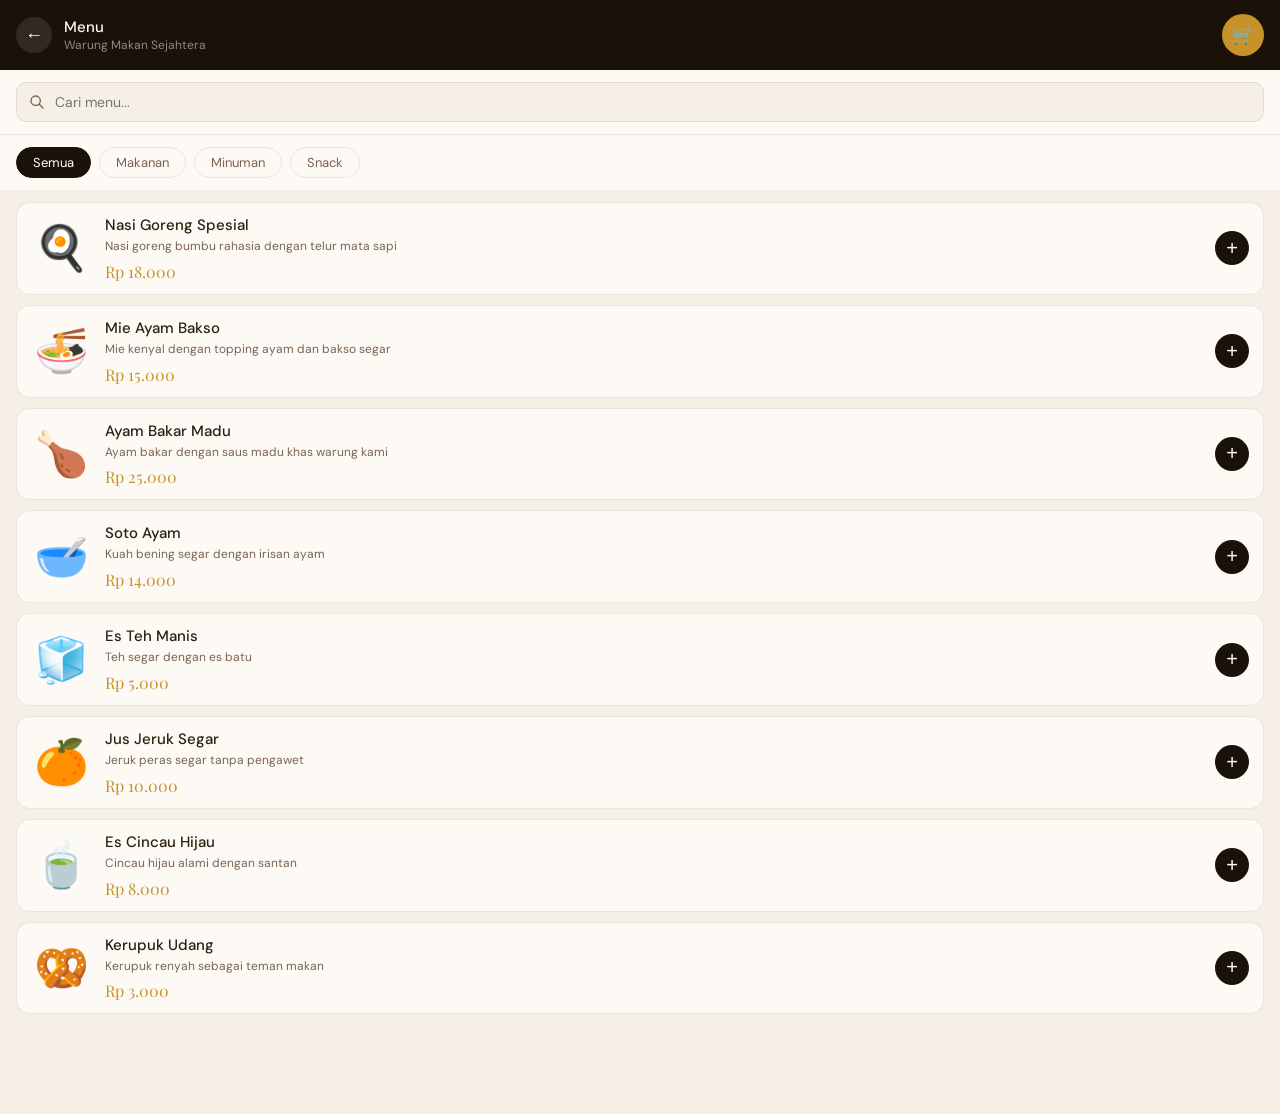
==== pesan.html @ 706ae9da "Add files via upload" ====
<!DOCTYPE html>
<html lang="id">
<head>
<meta charset="UTF-8">
<meta name="viewport" content="width=device-width, initial-scale=1.0, viewport-fit=cover">
<meta name="theme-color" content="#1a1208">
<meta name="apple-mobile-web-app-capable" content="yes">
<meta name="apple-mobile-web-app-status-bar-style" content="black-translucent">
<title>Pesan — Warung Sejahtera</title>
<link rel="manifest" href="manifest.json">
<link href="https://fonts.googleapis.com/css2?family=Playfair+Display:wght@600;700&family=DM+Sans:wght@300;400;500&display=swap" rel="stylesheet">
<style>
:root {
  --c-dark: #1a1208; --c-gold: #c8922a; --c-gold-l: #e8b84b;
  --c-cream: #f5efe6; --c-white: #fdfaf5; --c-muted: #7a6352;
  --c-text: #2d1f10; --c-border: rgba(0,0,0,0.08);
  --font-d: 'Playfair Display', serif; --font-b: 'DM Sans', sans-serif;
}
* { box-sizing: border-box; margin: 0; padding: 0; -webkit-tap-highlight-color: transparent; }
html, body { height: 100%; font-family: var(--font-b); background: var(--c-cream); color: var(--c-text); }

/* TOP BAR */
.topbar {
  background: var(--c-dark); color: var(--c-white);
  padding: 14px 16px;
  display: flex; align-items: center; gap: 12px;
  position: sticky; top: 0; z-index: 50;
}
.topbar-back { background: rgba(255,255,255,0.1); border: none; color: white; width: 36px; height: 36px; border-radius: 50%; font-size: 18px; cursor: pointer; display: flex; align-items: center; justify-content: center; flex-shrink: 0; }
.topbar-title { flex: 1; }
.topbar-title h1 { font-size: 15px; font-weight: 500; }
.topbar-title p { font-size: 12px; color: rgba(255,255,255,0.5); }
.topbar-cart {
  position: relative; background: var(--c-gold); border: none; color: var(--c-dark);
  width: 42px; height: 42px; border-radius: 50%; font-size: 18px; cursor: pointer;
  display: flex; align-items: center; justify-content: center; flex-shrink: 0;
}
.cart-badge {
  position: absolute; top: -4px; right: -4px;
  background: #e24b4a; color: white; width: 18px; height: 18px;
  border-radius: 50%; font-size: 10px; font-weight: 700;
  display: flex; align-items: center; justify-content: center;
  display: none;
}

/* PAGES */
.page { display: none; }
.page.active { display: block; }

/* MENU PAGE */
.search-bar { padding: 12px 16px; background: var(--c-white); border-bottom: 1px solid var(--c-border); }
.search-bar input {
  width: 100%; padding: 10px 14px 10px 38px; border-radius: 10px;
  border: 1px solid var(--c-border); background: var(--c-cream);
  font-size: 14px; font-family: var(--font-b); color: var(--c-text);
  background-image: url("data:image/svg+xml,%3Csvg xmlns='http://www.w3.org/2000/svg' width='16' height='16' fill='none' viewBox='0 0 24 24' stroke='%237a6352'%3E%3Cpath stroke-linecap='round' stroke-linejoin='round' stroke-width='2' d='M21 21l-6-6m2-5a7 7 0 11-14 0 7 7 0 0114 0z'/%3E%3C/svg%3E");
  background-repeat: no-repeat; background-position: 12px center;
}
.cats-bar { display: flex; gap: 8px; padding: 12px 16px; overflow-x: auto; scrollbar-width: none; background: var(--c-white); }
.cats-bar::-webkit-scrollbar { display: none; }
.cat-chip {
  flex-shrink: 0; padding: 6px 16px; border-radius: 100px;
  border: 1px solid var(--c-border); background: transparent;
  font-size: 13px; color: var(--c-muted); cursor: pointer; font-family: var(--font-b);
  white-space: nowrap; transition: all 0.15s;
}
.cat-chip.active { background: var(--c-dark); color: white; border-color: var(--c-dark); }
.menu-list { padding: 12px 16px; display: flex; flex-direction: column; gap: 10px; }
.item-card {
  background: var(--c-white); border-radius: 14px; border: 1px solid var(--c-border);
  display: flex; align-items: center; gap: 14px; padding: 12px 14px;
  transition: border-color 0.15s;
}
.item-card.out-of-stock { opacity: 0.5; }
.item-emoji { font-size: 44px; flex-shrink: 0; width: 60px; text-align: center; }
.item-info { flex: 1; min-width: 0; }
.item-name { font-size: 15px; font-weight: 500; color: var(--c-text); margin-bottom: 3px; }
.item-desc { font-size: 12px; color: var(--c-muted); margin-bottom: 6px; line-height: 1.4; }
.item-price { font-family: var(--font-d); font-size: 16px; color: var(--c-gold); }
.item-action { flex-shrink: 0; }
.btn-add {
  width: 34px; height: 34px; border-radius: 50%; background: var(--c-dark); color: white;
  border: none; font-size: 20px; cursor: pointer; display: flex; align-items: center; justify-content: center;
  transition: background 0.15s;
}
.btn-add:active { background: var(--c-gold); }
.item-qty-ctrl { display: flex; align-items: center; gap: 8px; }
.qty-minus, .qty-plus {
  width: 30px; height: 30px; border-radius: 50%; border: 1.5px solid var(--c-dark);
  background: transparent; color: var(--c-dark); font-size: 18px; cursor: pointer;
  display: flex; align-items: center; justify-content: center; font-family: var(--font-b);
}
.qty-minus:active { background: var(--c-cream); }
.qty-plus { background: var(--c-dark); color: white; border-color: var(--c-dark); }
.qty-plus:active { background: var(--c-gold); }
.qty-n { font-size: 15px; font-weight: 500; min-width: 20px; text-align: center; }
.out-badge { font-size: 11px; background: #FCEBEB; color: #791F1F; padding: 3px 10px; border-radius: 100px; }

/* BOTTOM CART */
.cart-bar {
  position: fixed; bottom: 0; left: 0; right: 0; z-index: 40;
  background: var(--c-dark); color: white;
  padding: 14px 16px; padding-bottom: max(14px, env(safe-area-inset-bottom));
  display: none; align-items: center; justify-content: space-between;
  cursor: pointer; transition: transform 0.3s;
}
.cart-bar.show { display: flex; }
.cart-bar-left { display: flex; align-items: center; gap: 12px; }
.cart-count { background: var(--c-gold); color: var(--c-dark); width: 28px; height: 28px; border-radius: 50%; display: flex; align-items: center; justify-content: center; font-weight: 700; font-size: 13px; }
.cart-bar-text { font-size: 14px; font-weight: 500; }
.cart-bar-total { font-size: 15px; font-weight: 500; color: var(--c-gold); }

/* CART PAGE */
.cart-header { padding: 16px; }
.cart-header h2 { font-family: var(--font-d); font-size: 24px; color: var(--c-text); margin-bottom: 4px; }
.cart-header p { font-size: 14px; color: var(--c-muted); }
.cart-items-list { padding: 0 16px; display: flex; flex-direction: column; gap: 10px; }
.cart-item { background: var(--c-white); border-radius: 14px; border: 1px solid var(--c-border); padding: 12px 14px; display: flex; align-items: center; gap: 12px; }
.ci-emoji { font-size: 32px; }
.ci-info { flex: 1; }
.ci-name { font-size: 14px; font-weight: 500; }
.ci-price { font-size: 13px; color: var(--c-muted); margin-top: 2px; }
.ci-ctrl { display: flex; align-items: center; gap: 8px; }
.form-section { padding: 16px; }
.form-section h3 { font-size: 15px; font-weight: 500; color: var(--c-text); margin-bottom: 14px; }
.form-field { margin-bottom: 14px; }
.form-field label { display: block; font-size: 13px; color: var(--c-muted); margin-bottom: 6px; font-weight: 500; }
.form-field input, .form-field textarea {
  width: 100%; padding: 12px 14px; border-radius: 10px;
  border: 1px solid var(--c-border); font-size: 15px; font-family: var(--font-b);
  background: var(--c-white); color: var(--c-text); transition: border-color 0.15s;
}
.form-field input:focus, .form-field textarea:focus { border-color: var(--c-gold); outline: none; }
.form-field textarea { resize: none; height: 72px; }
.summary-box { margin: 0 16px 12px; background: var(--c-white); border-radius: 14px; border: 1px solid var(--c-border); padding: 14px; }
.sum-row { display: flex; justify-content: space-between; font-size: 14px; color: var(--c-muted); padding: 4px 0; }
.sum-row.grand { font-size: 17px; font-weight: 500; color: var(--c-text); border-top: 1px solid var(--c-border); margin-top: 8px; padding-top: 10px; }
.checkout-btn {
  display: block; margin: 0 16px; padding: 16px;
  background: var(--c-gold); color: var(--c-dark); border: none;
  border-radius: 14px; font-size: 16px; font-weight: 500;
  font-family: var(--font-b); cursor: pointer; width: calc(100% - 32px);
  transition: background 0.2s; margin-bottom: 16px;
}
.checkout-btn:active { background: var(--c-gold-l); }
.checkout-btn:disabled { opacity: 0.5; cursor: not-allowed; }

/* QUEUE PAGE */
.queue-page { min-height: 100vh; background: var(--c-dark); display: flex; flex-direction: column; align-items: center; justify-content: center; padding: 32px 20px; text-align: center; }
.queue-icon { font-size: 64px; margin-bottom: 24px; }
.queue-num-label { font-size: 14px; color: rgba(255,255,255,0.5); letter-spacing: 0.1em; text-transform: uppercase; margin-bottom: 8px; }
.queue-num { font-family: var(--font-d); font-size: 96px; color: var(--c-gold); font-weight: 700; line-height: 1; margin-bottom: 8px; }
.queue-name { font-size: 20px; color: white; margin-bottom: 4px; font-weight: 500; }
.queue-sub { font-size: 14px; color: rgba(255,255,255,0.5); margin-bottom: 32px; }
.queue-status-card { background: rgba(255,255,255,0.06); border: 1px solid rgba(255,255,255,0.1); border-radius: 16px; padding: 20px 24px; width: 100%; max-width: 320px; margin-bottom: 24px; }
.status-row { display: flex; align-items: center; gap: 12px; margin-bottom: 12px; }
.status-row:last-child { margin-bottom: 0; }
.status-dot { width: 10px; height: 10px; border-radius: 50%; flex-shrink: 0; }
.status-done { background: #1D9E75; }
.status-active { background: var(--c-gold); animation: blink 1.5s infinite; }
.status-wait { background: rgba(255,255,255,0.2); }
@keyframes blink { 0%,100%{opacity:1} 50%{opacity:0.3} }
.status-text { font-size: 14px; color: rgba(255,255,255,0.75); text-align: left; }
.queue-items-summary { background: rgba(255,255,255,0.04); border: 1px solid rgba(255,255,255,0.08); border-radius: 14px; padding: 16px; width: 100%; max-width: 320px; margin-bottom: 24px; }
.qi-row { display: flex; justify-content: space-between; font-size: 13px; padding: 5px 0; color: rgba(255,255,255,0.65); }
.qi-total { display: flex; justify-content: space-between; font-size: 15px; padding: 10px 0 0; margin-top: 6px; border-top: 1px solid rgba(255,255,255,0.1); color: white; font-weight: 500; }
.queue-note { font-size: 13px; color: rgba(255,255,255,0.35); max-width: 280px; line-height: 1.6; }
.btn-back-home { margin-top: 24px; padding: 12px 28px; border: 1px solid rgba(255,255,255,0.15); background: transparent; color: rgba(255,255,255,0.6); border-radius: 100px; font-size: 14px; cursor: pointer; font-family: var(--font-b); }

/* SPINNER */
.spinner-overlay { position: fixed; inset: 0; background: rgba(26,18,8,0.7); z-index: 999; display: none; align-items: center; justify-content: center; flex-direction: column; gap: 16px; }
.spinner-overlay.show { display: flex; }
.spinner { width: 40px; height: 40px; border: 3px solid rgba(200,146,42,0.2); border-top-color: var(--c-gold); border-radius: 50%; animation: spin 0.8s linear infinite; }
@keyframes spin { to { transform: rotate(360deg); } }
.spinner-text { color: white; font-size: 14px; color: rgba(255,255,255,0.7); }

/* TOAST */
.toast { position: fixed; bottom: 80px; left: 50%; transform: translateX(-50%) translateY(20px); background: var(--c-dark); color: white; padding: 12px 20px; border-radius: 100px; font-size: 14px; opacity: 0; transition: all 0.3s; z-index: 200; white-space: nowrap; pointer-events: none; }
.toast.show { opacity: 1; transform: translateX(-50%) translateY(0); }

/* SAFE AREA */
.safe-bottom { height: env(safe-area-inset-bottom, 0); }
</style>
</head>
<body>

<div class="spinner-overlay" id="spinner">
  <div class="spinner"></div>
  <div class="spinner-text">Memproses pesanan...</div>
</div>
<div class="toast" id="toast"></div>

<div class="topbar">
  <button class="topbar-back" onclick="goBack()">←</button>
  <div class="topbar-title">
    <h1 id="page-title">Menu</h1>
    <p>Warung Makan Sejahtera</p>
  </div>
  <button class="topbar-cart" onclick="showCart()" id="cart-btn">
    🛒 <span class="cart-badge" id="cart-badge"></span>
  </button>
</div>

<!-- MENU PAGE -->
<div class="page active" id="pg-menu">
  <div class="search-bar">
    <input type="text" placeholder="Cari menu..." oninput="searchMenu(this.value)" id="search-input">
  </div>
  <div class="cats-bar" id="cats-bar"></div>
  <div class="menu-list" id="menu-list" style="padding-bottom:100px"></div>
</div>

<!-- CART PAGE -->
<div class="page" id="pg-cart">
  <div class="cart-header">
    <h2>Keranjang Kamu</h2>
    <p id="cart-summary-text">0 item</p>
  </div>
  <div class="cart-items-list" id="cart-items-list"></div>
  <div class="form-section">
    <h3>Data Pemesan</h3>
    <div class="form-field">
      <label>Nama lengkap *</label>
      <input type="text" id="inp-nama" placeholder="contoh: Budi Santoso">
    </div>
    <div class="form-field">
      <label>Nomor HP / WhatsApp *</label>
      <input type="tel" id="inp-hp" placeholder="contoh: 08123456789">
    </div>
    <div class="form-field">
      <label>Tipe pesanan *</label>
      <select id="inp-type" style="width:100%;padding:12px 14px;border-radius:10px;border:1px solid var(--c-border);font-size:15px;font-family:var(--font-b);background:var(--c-white);color:var(--c-text)">
        <option value="dine">Makan di tempat</option>
        <option value="takeaway">Bawa pulang</option>
      </select>
    </div>
    <div class="form-field">
      <label>Catatan (opsional)</label>
      <textarea id="inp-note" placeholder="contoh: tanpa bawang, extra pedas..."></textarea>
    </div>
  </div>
  <div class="summary-box">
    <div class="sum-row"><span>Subtotal</span><span id="sum-sub">Rp 0</span></div>
    <div class="sum-row"><span>PPN 11%</span><span id="sum-tax">Rp 0</span></div>
    <div class="sum-row grand"><span>Total</span><span id="sum-total">Rp 0</span></div>
  </div>
  <button class="checkout-btn" onclick="doCheckout()" id="checkout-btn">Konfirmasi Pesanan</button>
  <div class="safe-bottom"></div>
</div>

<!-- QUEUE PAGE -->
<div class="page" id="pg-queue">
  <div class="queue-page" id="queue-content"></div>
</div>

<div class="cart-bar" id="cart-bar" onclick="showCart()">
  <div class="cart-bar-left">
    <div class="cart-count" id="cbar-count">0</div>
    <div class="cart-bar-text" id="cbar-text">Lihat Keranjang</div>
  </div>
  <div class="cart-bar-total" id="cbar-total">Rp 0</div>
</div>

<script>
// ====== CONFIG — ganti URL ini setelah deploy Apps Script ======
const SCRIPT_URL = 'https://script.google.com/macros/s/AKfycbxmIgqUCx5q-sMKX3-kPm6FVTsrg-AqLlbbTD6zY5kpDUciIH-T5FmqS5bkVmdwgfNtMQ/exec';
// =============================================================

const cart = {};
let menuData = [];
let currentCat = 'semua';
let searchQ = '';

const fmt = n => 'Rp ' + Math.round(n).toLocaleString('id-ID');

async function loadMenu() {
  try {
    const res = await fetch(SCRIPT_URL + '?action=getMenu');
    const data = await res.json();
    menuData = data.menu || [];
  } catch(e) {
    // fallback demo data
    menuData = [
      {id:'1',name:'Nasi Goreng Spesial',price:18000,emoji:'🍳',cat:'makanan',desc:'Nasi goreng bumbu rahasia dengan telur mata sapi',stock:24},
      {id:'2',name:'Mie Ayam Bakso',price:15000,emoji:'🍜',cat:'makanan',desc:'Mie kenyal dengan topping ayam dan bakso segar',stock:12},
      {id:'3',name:'Ayam Bakar Madu',price:25000,emoji:'🍗',cat:'makanan',desc:'Ayam bakar dengan saus madu khas warung kami',stock:5},
      {id:'4',name:'Soto Ayam',price:14000,emoji:'🥣',cat:'makanan',desc:'Kuah bening segar dengan irisan ayam',stock:8},
      {id:'5',name:'Es Teh Manis',price:5000,emoji:'🧊',cat:'minuman',desc:'Teh segar dengan es batu',stock:50},
      {id:'6',name:'Jus Jeruk Segar',price:10000,emoji:'🍊',cat:'minuman',desc:'Jeruk peras segar tanpa pengawet',stock:30},
      {id:'7',name:'Es Cincau Hijau',price:8000,emoji:'🍵',cat:'minuman',desc:'Cincau hijau alami dengan santan',stock:20},
      {id:'8',name:'Kerupuk Udang',price:3000,emoji:'🥨',cat:'snack',desc:'Kerupuk renyah sebagai teman makan',stock:99},
    ];
  }
  renderCats();
  renderMenu();
}

function renderCats() {
  const cats = ['semua', ...new Set(menuData.map(m => m.cat))];
  document.getElementById('cats-bar').innerHTML = cats.map(c => `
    <button class="cat-chip ${c===currentCat?'active':''}" onclick="setcat('${c}',this)">${c.charAt(0).toUpperCase()+c.slice(1)}</button>
  `).join('');
}

function setcat(c, btn) {
  currentCat = c;
  document.querySelectorAll('.cat-chip').forEach(b => b.classList.remove('active'));
  btn.classList.add('active');
  renderMenu();
}

function searchMenu(q) { searchQ = q.toLowerCase(); renderMenu(); }

function renderMenu() {
  let items = menuData;
  if (currentCat !== 'semua') items = items.filter(m => m.cat === currentCat);
  if (searchQ) items = items.filter(m => m.name.toLowerCase().includes(searchQ) || m.desc.toLowerCase().includes(searchQ));
  document.getElementById('menu-list').innerHTML = items.map(m => {
    const qty = cart[m.id] || 0;
    const out = m.stock <= 0;
    return `<div class="item-card ${out?'out-of-stock':''}">
      <div class="item-emoji">${m.emoji}</div>
      <div class="item-info">
        <div class="item-name">${m.name}</div>
        <div class="item-desc">${m.desc}</div>
        <div class="item-price">${fmt(m.price)}</div>
      </div>
      <div class="item-action">
        ${out ? '<span class="out-badge">Habis</span>' :
          qty === 0
            ? `<button class="btn-add" onclick="addItem('${m.id}')">+</button>`
            : `<div class="item-qty-ctrl">
                <button class="qty-minus" onclick="changeQty('${m.id}',-1)">−</button>
                <span class="qty-n">${qty}</span>
                <button class="qty-plus" onclick="changeQty('${m.id}',1)">+</button>
               </div>`
        }
      </div>
    </div>`;
  }).join('') || '<div style="text-align:center;padding:40px 0;color:var(--c-muted);font-size:14px">Menu tidak ditemukan</div>';
}

function addItem(id) { cart[id] = 1; updateCartUI(); renderMenu(); }
function changeQty(id, d) {
  cart[id] = (cart[id] || 0) + d;
  if (cart[id] <= 0) delete cart[id];
  updateCartUI(); renderMenu();
}

function updateCartUI() {
  const ids = Object.keys(cart);
  const totalQty = ids.reduce((a, id) => a + cart[id], 0);
  const sub = ids.reduce((a, id) => {
    const m = menuData.find(x => x.id == id);
    return a + (m ? m.price * cart[id] : 0);
  }, 0);
  const tax = Math.round(sub * 0.11);
  const total = sub + tax;

  const badge = document.getElementById('cart-badge');
  badge.textContent = totalQty;
  badge.style.display = totalQty > 0 ? 'flex' : 'none';

  const bar = document.getElementById('cart-bar');
  if (totalQty > 0) {
    bar.classList.add('show');
    document.getElementById('cbar-count').textContent = totalQty;
    document.getElementById('cbar-text').textContent = totalQty + ' item dipilih';
    document.getElementById('cbar-total').textContent = fmt(total);
  } else {
    bar.classList.remove('show');
  }
}

function showCart() {
  setPage('cart');
  document.getElementById('page-title').textContent = 'Keranjang';
  document.getElementById('cart-btn').style.display = 'none';

  const ids = Object.keys(cart);
  const totalQty = ids.reduce((a, id) => a + cart[id], 0);
  document.getElementById('cart-summary-text').textContent = totalQty + ' item';
  document.getElementById('cart-items-list').innerHTML = ids.map(id => {
    const m = menuData.find(x => x.id == id);
    if (!m) return '';
    const qty = cart[id];
    return `<div class="cart-item">
      <div class="ci-emoji">${m.emoji}</div>
      <div class="ci-info">
        <div class="ci-name">${m.name}</div>
        <div class="ci-price">${fmt(m.price)} × ${qty}</div>
      </div>
      <div class="ci-ctrl">
        <button class="qty-minus" onclick="changeQty('${id}',-1);showCart()">−</button>
        <span class="qty-n">${qty}</span>
        <button class="qty-plus" onclick="changeQty('${id}',1);showCart()">+</button>
      </div>
    </div>`;
  }).join('');

  const sub = ids.reduce((a, id) => {
    const m = menuData.find(x => x.id == id);
    return a + (m ? m.price * cart[id] : 0);
  }, 0);
  const tax = Math.round(sub * 0.11);
  document.getElementById('sum-sub').textContent = fmt(sub);
  document.getElementById('sum-tax').textContent = fmt(tax);
  document.getElementById('sum-total').textContent = fmt(sub + tax);
}

function goBack() {
  if (document.getElementById('pg-cart').classList.contains('active')) {
    setPage('menu');
    document.getElementById('page-title').textContent = 'Menu';
    document.getElementById('cart-btn').style.display = 'flex';
  } else if (document.getElementById('pg-queue').classList.contains('active')) {
    window.location.href = 'index.html';
  } else {
    window.location.href = 'index.html';
  }
}

function setPage(pg) {
  document.querySelectorAll('.page').forEach(p => p.classList.remove('active'));
  document.getElementById('pg-' + pg).classList.add('active');
  window.scrollTo(0, 0);
}

function showToast(msg) {
  const t = document.getElementById('toast');
  t.textContent = msg;
  t.classList.add('show');
  setTimeout(() => t.classList.remove('show'), 2500);
}

async function doCheckout() {
  const nama = document.getElementById('inp-nama').value.trim();
  const hp = document.getElementById('inp-hp').value.trim();
  const type = document.getElementById('inp-type').value;
  const note = document.getElementById('inp-note').value.trim();

  if (!nama) { showToast('⚠️ Nama harus diisi'); return; }
  if (!hp) { showToast('⚠️ Nomor HP harus diisi'); return; }
  if (Object.keys(cart).length === 0) { showToast('⚠️ Keranjang kosong'); return; }

  const ids = Object.keys(cart);
  const items = ids.map(id => {
    const m = menuData.find(x => x.id == id);
    return { id: m.id, name: m.name, emoji: m.emoji, price: m.price, qty: cart[id] };
  });
  const sub = items.reduce((a, i) => a + i.price * i.qty, 0);
  const tax = Math.round(sub * 0.11);
  const total = sub + tax;

  document.getElementById('spinner').classList.add('show');
  document.getElementById('checkout-btn').disabled = true;

  let queueNum = '—';
  let orderId = 'ORD-' + Date.now().toString().slice(-6);

  try {
    const res = await fetch(SCRIPT_URL, {
      method: 'POST',
      body: JSON.stringify({ action: 'createOrder', nama, hp, type, note, items, sub, tax, total })
    });
    const data = await res.json();
    if (data.success) { queueNum = data.queueNum; orderId = data.orderId; }
  } catch(e) {
    queueNum = Math.floor(Math.random() * 50) + 1;
  }

  document.getElementById('spinner').classList.remove('show');

  Object.keys(cart).forEach(k => delete cart[k]);
  updateCartUI();

  document.getElementById('cart-btn').style.display = 'none';
  document.getElementById('page-title').textContent = 'Antrian';

  document.getElementById('queue-content').innerHTML = `
    <div class="queue-icon">🎉</div>
    <div class="queue-num-label">Nomor antrian kamu</div>
    <div class="queue-num">${String(queueNum).padStart(2,'0')}</div>
    <div class="queue-name">${nama}</div>
    <div class="queue-sub">${type === 'dine' ? 'Makan di tempat' : 'Bawa pulang'} · ${orderId}</div>
    <div class="queue-status-card">
      <div class="status-row"><div class="status-dot status-done"></div><div class="status-text">✓ Pesanan diterima</div></div>
      <div class="status-row"><div class="status-dot status-active"></div><div class="status-text">🍳 Sedang diproses dapur...</div></div>
      <div class="status-row"><div class="status-dot status-wait"></div><div class="status-text">📲 Invoice akan dikirim ke ${hp}</div></div>
    </div>
    <div class="queue-items-summary">
      ${items.map(i => `<div class="qi-row"><span>${i.emoji} ${i.name} ×${i.qty}</span><span>${fmt(i.price * i.qty)}</span></div>`).join('')}
      <div class="qi-total"><span>Total</span><span>${fmt(total)}</span></div>
    </div>
    <div class="queue-note">Invoice akan dikirimkan setelah pesanan selesai diproses. Tunjukkan nomor antrian ini ke kasir.</div>
    <button class="btn-back-home" onclick="window.location.href='index.html'">← Kembali ke beranda</button>
  `;
  setPage('queue');
}

loadMenu();
</script>
</body>
</html>
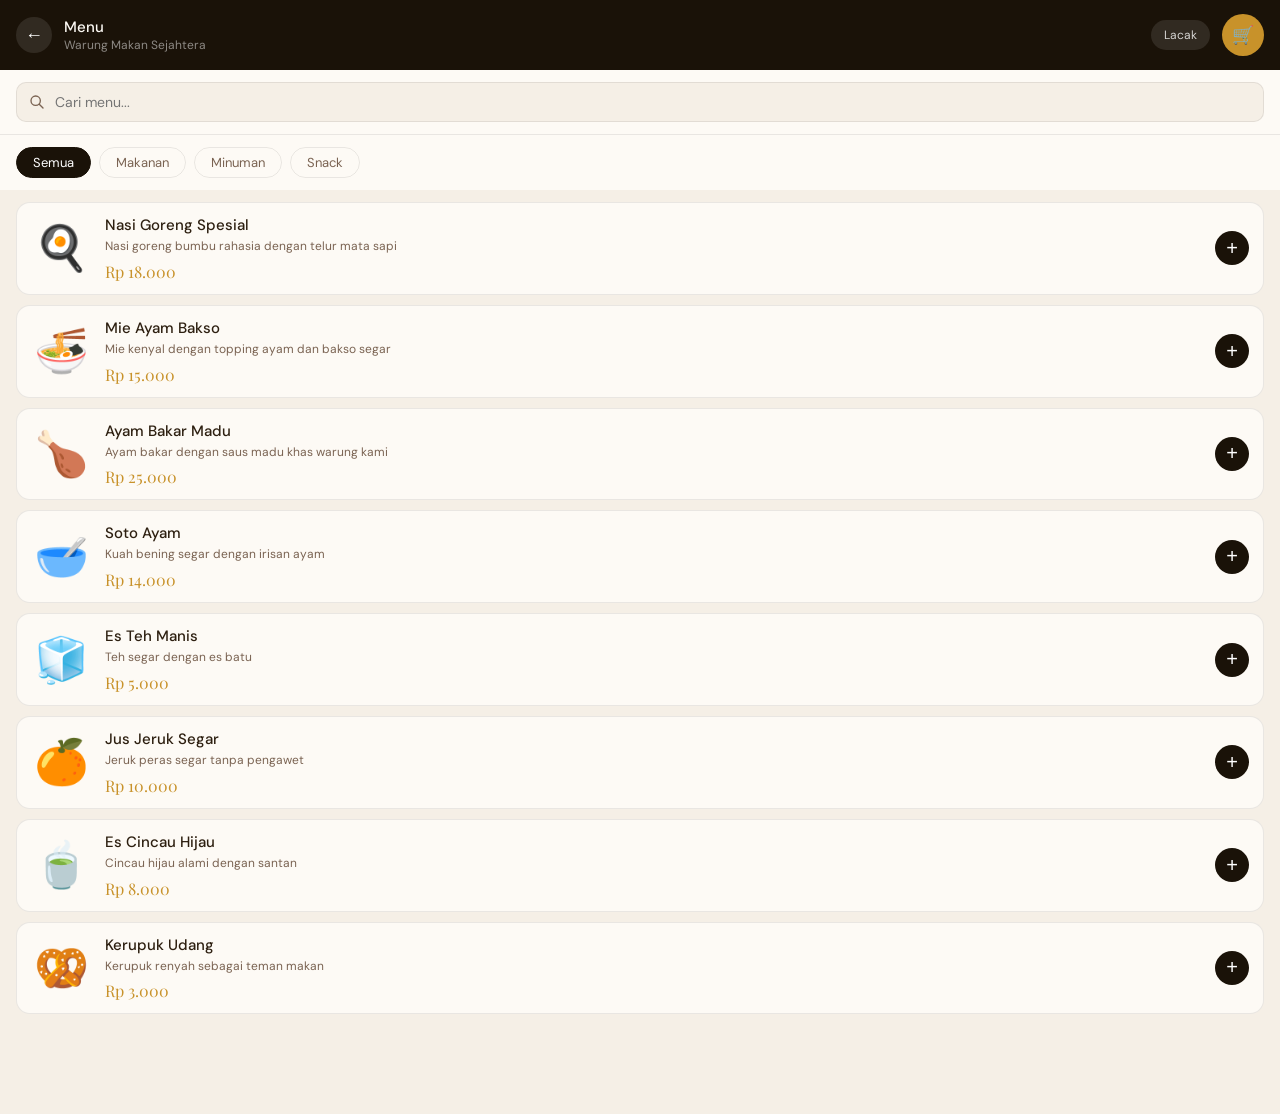
==== commit 50b821e2: "Update pesan.html from deepseek" ====
--- a/pesan.html
+++ b/pesan.html
@@ -30,6 +30,7 @@
 .topbar-title { flex: 1; }
 .topbar-title h1 { font-size: 15px; font-weight: 500; }
 .topbar-title p { font-size: 12px; color: rgba(255,255,255,0.5); }
+.topbar-track { background:rgba(255,255,255,0.1); border:none; color:rgba(255,255,255,0.8); padding:7px 13px; border-radius:20px; font-size:12px; cursor:pointer; font-family:var(--font-b); white-space:nowrap; flex-shrink:0; }
 .topbar-cart {
   position: relative; background: var(--c-gold); border: none; color: var(--c-dark);
   width: 42px; height: 42px; border-radius: 50%; font-size: 18px; cursor: pointer;
@@ -65,7 +66,7 @@
   white-space: nowrap; transition: all 0.15s;
 }
 .cat-chip.active { background: var(--c-dark); color: white; border-color: var(--c-dark); }
-.menu-list { padding: 12px 16px; display: flex; flex-direction: column; gap: 10px; }
+.menu-list { padding: 12px 16px; padding-bottom: 100px; display: flex; flex-direction: column; gap: 10px; }
 .item-card {
   background: var(--c-white); border-radius: 14px; border: 1px solid var(--c-border);
   display: flex; align-items: center; gap: 14px; padding: 12px 14px;
@@ -103,6 +104,7 @@
   padding: 14px 16px; padding-bottom: max(14px, env(safe-area-inset-bottom));
   display: none; align-items: center; justify-content: space-between;
   cursor: pointer; transition: transform 0.3s;
+  box-shadow: 0 -4px 15px rgba(0,0,0,0.15);
 }
 .cart-bar.show { display: flex; }
 .cart-bar-left { display: flex; align-items: center; gap: 12px; }
@@ -140,7 +142,8 @@
   background: var(--c-gold); color: var(--c-dark); border: none;
   border-radius: 14px; font-size: 16px; font-weight: 500;
   font-family: var(--font-b); cursor: pointer; width: calc(100% - 32px);
-  transition: background 0.2s; margin-bottom: 16px;
+  transition: background 0.2s;
+  margin-bottom: max(24px, env(safe-area-inset-bottom, 24px));
 }
 .checkout-btn:active { background: var(--c-gold-l); }
 .checkout-btn:disabled { opacity: 0.5; cursor: not-allowed; }
@@ -180,6 +183,60 @@
 
 /* SAFE AREA */
 .safe-bottom { height: env(safe-area-inset-bottom, 0); }
+
+/* TRACK ORDER PAGE */
+.track-page { padding: 16px 16px max(80px, calc(env(safe-area-inset-bottom) + 16px)); }
+.track-hero { text-align: center; padding: 24px 0 20px; }
+.track-hero h2 { font-family: var(--font-d); font-size: 24px; color: var(--c-text); margin-bottom: 6px; }
+.track-hero p { font-size: 14px; color: var(--c-muted); }
+.track-form { background: var(--c-white); border-radius: 14px; border: 1px solid var(--c-border); padding: 16px; margin-bottom: 16px; }
+.track-form label { display: block; font-size: 13px; color: var(--c-muted); margin-bottom: 8px; font-weight: 500; }
+.track-input-row { display: flex; gap: 10px; }
+.track-input-row input {
+  flex: 1; padding: 12px 14px; border-radius: 10px;
+  border: 1px solid var(--c-border); font-size: 14px; font-family: var(--font-b); color: var(--c-text);
+}
+.track-input-row input:focus { border-color: var(--c-gold); outline: none; }
+.btn-track { padding: 12px 20px; background: var(--c-dark); color: white; border: none; border-radius: 10px; font-size: 14px; font-weight: 500; cursor: pointer; font-family: var(--font-b); white-space: nowrap; }
+.btn-track:active { background: var(--c-gold); color: var(--c-dark); }
+.track-result { margin-top: 4px; }
+.track-card { background: var(--c-white); border-radius: 16px; border: 1px solid var(--c-border); overflow: hidden; margin-bottom: 12px; }
+.track-card-header { background: var(--c-dark); padding: 16px; display: flex; justify-content: space-between; align-items: center; }
+.track-queue-big { font-family: var(--font-d); font-size: 48px; color: var(--c-gold); font-weight: 700; line-height: 1; }
+.track-order-info { text-align: right; }
+.track-order-id { font-size: 11px; color: rgba(255,255,255,0.45); }
+.track-order-name { font-size: 15px; color: white; font-weight: 500; margin-top: 2px; }
+.track-order-type { font-size: 12px; color: rgba(255,255,255,0.5); margin-top: 2px; }
+.track-card-body { padding: 16px; }
+.track-status-stepper { display: flex; flex-direction: column; gap: 0; margin-bottom: 16px; }
+.track-step { display: flex; gap: 14px; align-items: flex-start; }
+.track-step-left { display: flex; flex-direction: column; align-items: center; width: 20px; }
+.track-step-dot { width: 20px; height: 20px; border-radius: 50%; flex-shrink: 0; display: flex; align-items: center; justify-content: center; font-size: 10px; font-weight: 700; }
+.tsd-done { background: #1D9E75; color: white; }
+.tsd-active { background: var(--c-gold); color: var(--c-dark); animation: pulse-dot 1.5s infinite; }
+.tsd-wait { background: rgba(0,0,0,0.08); color: var(--c-muted); }
+@keyframes pulse-dot { 0%,100%{transform:scale(1)} 50%{transform:scale(1.15)} }
+.track-step-line { width: 2px; height: 24px; background: var(--c-border); margin: 2px 0; }
+.track-step-line.done { background: #1D9E75; }
+.track-step-right { padding-bottom: 24px; }
+.track-step-title { font-size: 14px; font-weight: 500; color: var(--c-text); }
+.track-step-sub { font-size: 12px; color: var(--c-muted); margin-top: 2px; }
+.track-items-mini { border-top: 1px solid var(--c-border); padding-top: 12px; }
+.track-items-mini-title { font-size: 12px; color: var(--c-muted); margin-bottom: 8px; font-weight: 500; }
+.track-item-row { display: flex; justify-content: space-between; font-size: 13px; color: var(--c-text); padding: 3px 0; }
+.track-total-row { display: flex; justify-content: space-between; font-size: 14px; font-weight: 500; color: var(--c-text); padding-top: 8px; margin-top: 6px; border-top: 1px solid var(--c-border); }
+.track-empty { text-align: center; padding: 32px 0; color: var(--c-muted); font-size: 14px; }
+.track-empty-icon { font-size: 40px; margin-bottom: 12px; }
+.track-recent { margin-top: 16px; }
+.track-recent-title { font-size: 13px; font-weight: 500; color: var(--c-muted); margin-bottom: 10px; }
+.track-recent-item { background: var(--c-white); border-radius: 12px; border: 1px solid var(--c-border); padding: 12px 14px; display: flex; align-items: center; justify-content: space-between; margin-bottom: 8px; cursor: pointer; }
+.track-recent-item:active { background: var(--c-cream); }
+.tri-left .tri-id { font-size: 12px; color: var(--c-muted); }
+.tri-left .tri-name { font-size: 14px; font-weight: 500; margin-top: 2px; }
+.tri-status { font-size: 11px; padding: 3px 10px; border-radius: 100px; }
+.tri-pending { background: #FAEEDA; color: #633806; }
+.tri-processing { background: #E6F1FB; color: #185FA5; }
+.tri-done { background: #E1F5EE; color: #085041; }
 </style>
 </head>
 <body>
@@ -196,6 +253,7 @@
     <h1 id="page-title">Menu</h1>
     <p>Warung Makan Sejahtera</p>
   </div>
+  <button class="topbar-track" id="track-btn" onclick="showTrack()">Lacak</button>
   <button class="topbar-cart" onclick="showCart()" id="cart-btn">
     🛒 <span class="cart-badge" id="cart-badge"></span>
   </button>
@@ -207,7 +265,7 @@
     <input type="text" placeholder="Cari menu..." oninput="searchMenu(this.value)" id="search-input">
   </div>
   <div class="cats-bar" id="cats-bar"></div>
-  <div class="menu-list" id="menu-list" style="padding-bottom:100px"></div>
+  <div class="menu-list" id="menu-list"></div>
 </div>
 
 <!-- CART PAGE -->
@@ -229,7 +287,7 @@
     </div>
     <div class="form-field">
       <label>Tipe pesanan *</label>
-      <select id="inp-type" style="width:100%;padding:12px 14px;border-radius:10px;border:1px solid var(--c-border);font-size:15px;font-family:var(--font-b);background:var(--c-white);color:var(--c-text)">
+      <select id="inp-type">
         <option value="dine">Makan di tempat</option>
         <option value="takeaway">Bawa pulang</option>
       </select>
@@ -253,6 +311,28 @@
   <div class="queue-page" id="queue-content"></div>
 </div>
 
+<!-- TRACK ORDER PAGE -->
+<div class="page" id="pg-track">
+  <div class="track-page">
+    <div class="track-hero">
+      <h2>Lacak Pesanan</h2>
+      <p>Masukkan nomor HP kamu untuk cek status</p>
+    </div>
+    <div class="track-form">
+      <label>Nomor HP yang digunakan saat pesan</label>
+      <div class="track-input-row">
+        <input type="tel" id="track-hp" placeholder="contoh: 08123456789" onkeydown="if(event.key==='Enter')doTrack()">
+        <button class="btn-track" onclick="doTrack()">Cari</button>
+      </div>
+    </div>
+    <div class="track-result" id="track-result"></div>
+    <div class="track-recent" id="track-recent" style="display:none">
+      <div class="track-recent-title">Pesanan terakhirmu</div>
+      <div id="track-recent-list"></div>
+    </div>
+  </div>
+</div>
+
 <div class="cart-bar" id="cart-bar" onclick="showCart()">
   <div class="cart-bar-left">
     <div class="cart-count" id="cbar-count">0</div>
@@ -262,7 +342,7 @@
 </div>
 
 <script>
-// ====== CONFIG — ganti URL ini setelah deploy Apps Script ======
+// ====== CONFIG ======
 const SCRIPT_URL = 'https://script.google.com/macros/s/AKfycbxmIgqUCx5q-sMKX3-kPm6FVTsrg-AqLlbbTD6zY5kpDUciIH-T5FmqS5bkVmdwgfNtMQ/exec';
 // =============================================================
 
@@ -272,6 +352,13 @@
 let searchQ = '';
 
 const fmt = n => 'Rp ' + Math.round(n).toLocaleString('id-ID');
+
+function showToast(msg) {
+  const t = document.getElementById('toast');
+  t.textContent = msg;
+  t.classList.add('show');
+  setTimeout(() => t.classList.remove('show'), 2500);
+}
 
 async function loadMenu() {
   try {
@@ -279,7 +366,6 @@
     const data = await res.json();
     menuData = data.menu || [];
   } catch(e) {
-    // fallback demo data
     menuData = [
       {id:'1',name:'Nasi Goreng Spesial',price:18000,emoji:'🍳',cat:'makanan',desc:'Nasi goreng bumbu rahasia dengan telur mata sapi',stock:24},
       {id:'2',name:'Mie Ayam Bakso',price:15000,emoji:'🍜',cat:'makanan',desc:'Mie kenyal dengan topping ayam dan bakso segar',stock:12},
@@ -362,7 +448,7 @@
   badge.style.display = totalQty > 0 ? 'flex' : 'none';
 
   const bar = document.getElementById('cart-bar');
-  if (totalQty > 0) {
+  if (totalQty > 0 && document.getElementById('pg-menu').classList.contains('active')) {
     bar.classList.add('show');
     document.getElementById('cbar-count').textContent = totalQty;
     document.getElementById('cbar-text').textContent = totalQty + ' item dipilih';
@@ -375,7 +461,6 @@
 function showCart() {
   setPage('cart');
   document.getElementById('page-title').textContent = 'Keranjang';
-  document.getElementById('cart-btn').style.display = 'none';
 
   const ids = Object.keys(cart);
   const totalQty = ids.reduce((a, id) => a + cart[id], 0);
@@ -409,11 +494,14 @@
 }
 
 function goBack() {
-  if (document.getElementById('pg-cart').classList.contains('active')) {
+  const onCart = document.getElementById('pg-cart').classList.contains('active');
+  const onQueue = document.getElementById('pg-queue').classList.contains('active');
+  const onTrack = document.getElementById('pg-track').classList.contains('active');
+  if (onCart || onTrack) {
     setPage('menu');
     document.getElementById('page-title').textContent = 'Menu';
-    document.getElementById('cart-btn').style.display = 'flex';
-  } else if (document.getElementById('pg-queue').classList.contains('active')) {
+    updateCartUI();
+  } else if (onQueue) {
     window.location.href = 'index.html';
   } else {
     window.location.href = 'index.html';
@@ -423,14 +511,151 @@
 function setPage(pg) {
   document.querySelectorAll('.page').forEach(p => p.classList.remove('active'));
   document.getElementById('pg-' + pg).classList.add('active');
+  if (pg === 'menu') {
+    updateCartUI();
+  } else {
+    document.getElementById('cart-bar').classList.remove('show');
+  }
   window.scrollTo(0, 0);
 }
 
-function showToast(msg) {
-  const t = document.getElementById('toast');
-  t.textContent = msg;
-  t.classList.add('show');
-  setTimeout(() => t.classList.remove('show'), 2500);
+function showTrack() {
+  setPage('track');
+  document.getElementById('page-title').textContent = 'Lacak Pesanan';
+  const recent = getRecentOrders();
+  if (recent.length) {
+    document.getElementById('track-recent').style.display = 'block';
+    document.getElementById('track-recent-list').innerHTML = recent.map(o => `
+      <div class="track-recent-item" onclick="showTrackResult(${JSON.stringify(o).replace(/"/g,'&quot;')})">
+        <div class="tri-left">
+          <div class="tri-id">${o.orderId} · Antrian #${o.queue}</div>
+          <div class="tri-name">${o.nama}</div>
+        </div>
+        <span class="tri-status ${o.status === 'done' ? 'tri-done' : o.status === 'processing' ? 'tri-processing' : 'tri-pending'}">${o.status === 'done' ? 'Selesai' : o.status === 'processing' ? 'Diproses' : 'Menunggu'}</span>
+      </div>`).join('');
+  } else {
+    document.getElementById('track-recent').style.display = 'none';
+  }
+  // Reset hasil pencarian
+  document.getElementById('track-result').innerHTML = '';
+  document.getElementById('track-hp').value = '';
+}
+
+function getRecentOrders() {
+  try { return JSON.parse(localStorage.getItem('warungsejahtera_orders') || '[]'); } catch(e) { return []; }
+}
+
+function saveRecentOrder(order) {
+  try {
+    let list = getRecentOrders();
+    list = list.filter(o => o.orderId !== order.orderId);
+    list.unshift(order);
+    list = list.slice(0, 10);
+    localStorage.setItem('warungsejahtera_orders', JSON.stringify(list));
+  } catch(e) {}
+}
+
+// UPDATE STATUS PESANAN (untuk demo, bisa diubah manual)
+function updateOrderStatus(orderId, newStatus) {
+  let list = getRecentOrders();
+  const index = list.findIndex(o => o.orderId === orderId);
+  if (index !== -1) {
+    list[index].status = newStatus;
+    localStorage.setItem('warungsejahtera_orders', JSON.stringify(list));
+    showToast(`Status pesanan ${orderId} diubah menjadi ${newStatus}`);
+    return true;
+  }
+  return false;
+}
+
+async function doTrack() {
+  const hp = document.getElementById('track-hp').value.trim();
+  if (!hp) { showToast('⚠️ Masukkan nomor HP'); return; }
+  document.getElementById('track-result').innerHTML = '<div class="track-empty"><div class="track-empty-icon">🔍</div>Mencari pesanan...</div>';
+
+  // Cari dari localStorage dulu
+  let orders = getRecentOrders().filter(o => o.hp === hp);
+  
+  // Urutkan berdasarkan waktu terbaru
+  orders.sort((a, b) => new Date(b.date + ' ' + b.time) - new Date(a.date + ' ' + a.time));
+
+  if (!orders.length) {
+    document.getElementById('track-result').innerHTML = `
+      <div class="track-empty">
+        <div class="track-empty-icon">🤷</div>
+        Tidak ada pesanan untuk nomor <strong>${hp}</strong><br>
+        <span style="font-size:12px;margin-top:6px;display:block">Pastikan nomor HP sama dengan saat memesan</span>
+      </div>`;
+    return;
+  }
+
+  document.getElementById('track-result').innerHTML = orders.map(o => buildTrackCard(o)).join('');
+}
+
+function showTrackResult(order) {
+  document.getElementById('track-result').innerHTML = buildTrackCard(order);
+  document.getElementById('track-recent').style.display = 'none';
+  window.scrollTo(0, 0);
+}
+
+function buildTrackCard(o) {
+  const fmt2 = n => 'Rp ' + Math.round(n).toLocaleString('id-ID');
+  const steps = [
+    { key: 'pending',    label: 'Pesanan diterima',   sub: 'Menunggu konfirmasi dapur' },
+    { key: 'processing', label: 'Sedang dimasak',      sub: 'Pesanan sedang disiapkan' },
+    { key: 'done',       label: 'Pesanan selesai',     sub: 'Silakan ambil pesananmu' },
+  ];
+  const statusOrder = ['pending', 'processing', 'done'];
+  const currentIdx = statusOrder.indexOf(o.status || 'pending');
+
+  const stepsHtml = steps.map((s, i) => {
+    const isDone = i < currentIdx;
+    const isActive = i === currentIdx;
+    const isWait = i > currentIdx;
+    const dotClass = isDone ? 'tsd-done' : isActive ? 'tsd-active' : 'tsd-wait';
+    const dotIcon = isDone ? '✓' : isActive ? '●' : String(i+1);
+    const lineClass = isDone ? 'done' : '';
+    return `
+      <div class="track-step">
+        <div class="track-step-left">
+          <div class="track-step-dot ${dotClass}">${dotIcon}</div>
+          ${i < steps.length-1 ? `<div class="track-step-line ${lineClass}"></div>` : ''}
+        </div>
+        <div class="track-step-right">
+          <div class="track-step-title" style="${isWait?'color:var(--c-muted)':''}">${s.label}</div>
+          <div class="track-step-sub">${isActive ? '<strong style="color:var(--c-gold)">'+s.sub+'</strong>' : s.sub}</div>
+        </div>
+      </div>`;
+  }).join('');
+
+  const itemsHtml = (o.items || []).map(i =>
+    `<div class="track-item-row"><span>${i.emoji} ${i.name} ×${i.qty}</span><span>${fmt2(i.price * i.qty)}</span></div>`
+  ).join('');
+
+  const totalVal = o.total || (o.sub || 0) + (o.tax || 0);
+
+  return `
+    <div class="track-card">
+      <div class="track-card-header">
+        <div class="track-queue-big">${String(o.queue).padStart(2,'0')}</div>
+        <div class="track-order-info">
+          <div class="track-order-id">${o.orderId}</div>
+          <div class="track-order-name">${o.nama}</div>
+          <div class="track-order-type">${o.type === 'dine' ? 'Makan di tempat' : 'Bawa pulang'}</div>
+        </div>
+      </div>
+      <div class="track-card-body">
+        <div class="track-status-stepper">${stepsHtml}</div>
+        ${itemsHtml ? `<div class="track-items-mini">
+          <div class="track-items-mini-title">Rincian pesanan</div>
+          ${itemsHtml}
+          <div class="track-total-row"><span>Total</span><span>${fmt2(totalVal)}</span></div>
+        </div>` : ''}
+        <div style="margin-top:12px;padding-top:12px;border-top:1px solid var(--c-border);font-size:11px;color:var(--c-muted);text-align:center">
+          ${o.date || ''} ${o.time || ''}
+        </div>
+      </div>
+    </div>`;
 }
 
 async function doCheckout() {
@@ -455,7 +680,7 @@
   document.getElementById('spinner').classList.add('show');
   document.getElementById('checkout-btn').disabled = true;
 
-  let queueNum = '—';
+  let queueNum = Math.floor(Math.random() * 50) + 1;
   let orderId = 'ORD-' + Date.now().toString().slice(-6);
 
   try {
@@ -465,16 +690,21 @@
     });
     const data = await res.json();
     if (data.success) { queueNum = data.queueNum; orderId = data.orderId; }
-  } catch(e) {
-    queueNum = Math.floor(Math.random() * 50) + 1;
-  }
+  } catch(e) {}
 
   document.getElementById('spinner').classList.remove('show');
+
+  const orderRecord = { 
+    orderId, queue: queueNum, nama, hp, type, items, sub, tax, total, 
+    status: 'pending', 
+    time: new Date().toLocaleTimeString('id-ID', {hour:'2-digit',minute:'2-digit'}),
+    date: new Date().toLocaleDateString('id-ID')
+  };
+  saveRecentOrder(orderRecord);
 
   Object.keys(cart).forEach(k => delete cart[k]);
   updateCartUI();
 
-  document.getElementById('cart-btn').style.display = 'none';
   document.getElementById('page-title').textContent = 'Antrian';
 
   document.getElementById('queue-content').innerHTML = `
@@ -493,12 +723,38 @@
       <div class="qi-total"><span>Total</span><span>${fmt(total)}</span></div>
     </div>
     <div class="queue-note">Invoice akan dikirimkan setelah pesanan selesai diproses. Tunjukkan nomor antrian ini ke kasir.</div>
-    <button class="btn-back-home" onclick="window.location.href='index.html'">← Kembali ke beranda</button>
+    <div style="display:flex;gap:10px;margin-top:24px;flex-wrap:wrap;justify-content:center">
+      <button style="padding:12px 24px;background:var(--c-gold);color:var(--c-dark);border:none;border-radius:100px;font-size:14px;font-weight:500;cursor:pointer;font-family:var(--font-b)" onclick="showTrack();document.getElementById('track-hp').value='${hp}';doTrack()">🔍 Lacak Pesanan</button>
+      <button class="btn-back-home" onclick="window.location.href='index.html'">← Beranda</button>
+    </div>
   `;
   setPage('queue');
 }
 
 loadMenu();
+
+// Demo: Tambah data contoh untuk testing (hapus nanti)
+setTimeout(() => {
+  const existingOrders = getRecentOrders();
+  if (existingOrders.length === 0) {
+    const sampleOrder = {
+      orderId: 'ORD-20260414-001',
+      queue: 1,
+      nama: 'Romeo',
+      hp: '081234567890',
+      type: 'dine',
+      items: [{id:'1',name:'Nasi Goreng Spesial',emoji:'🍳',price:18000,qty:2}],
+      sub: 36000,
+      tax: 3960,
+      total: 39960,
+      status: 'pending',
+      time: '14:30',
+      date: '14/04/2025'
+    };
+    saveRecentOrder(sampleOrder);
+    console.log('Sample order added for testing');
+  }
+}, 1000);
 </script>
 </body>
 </html>
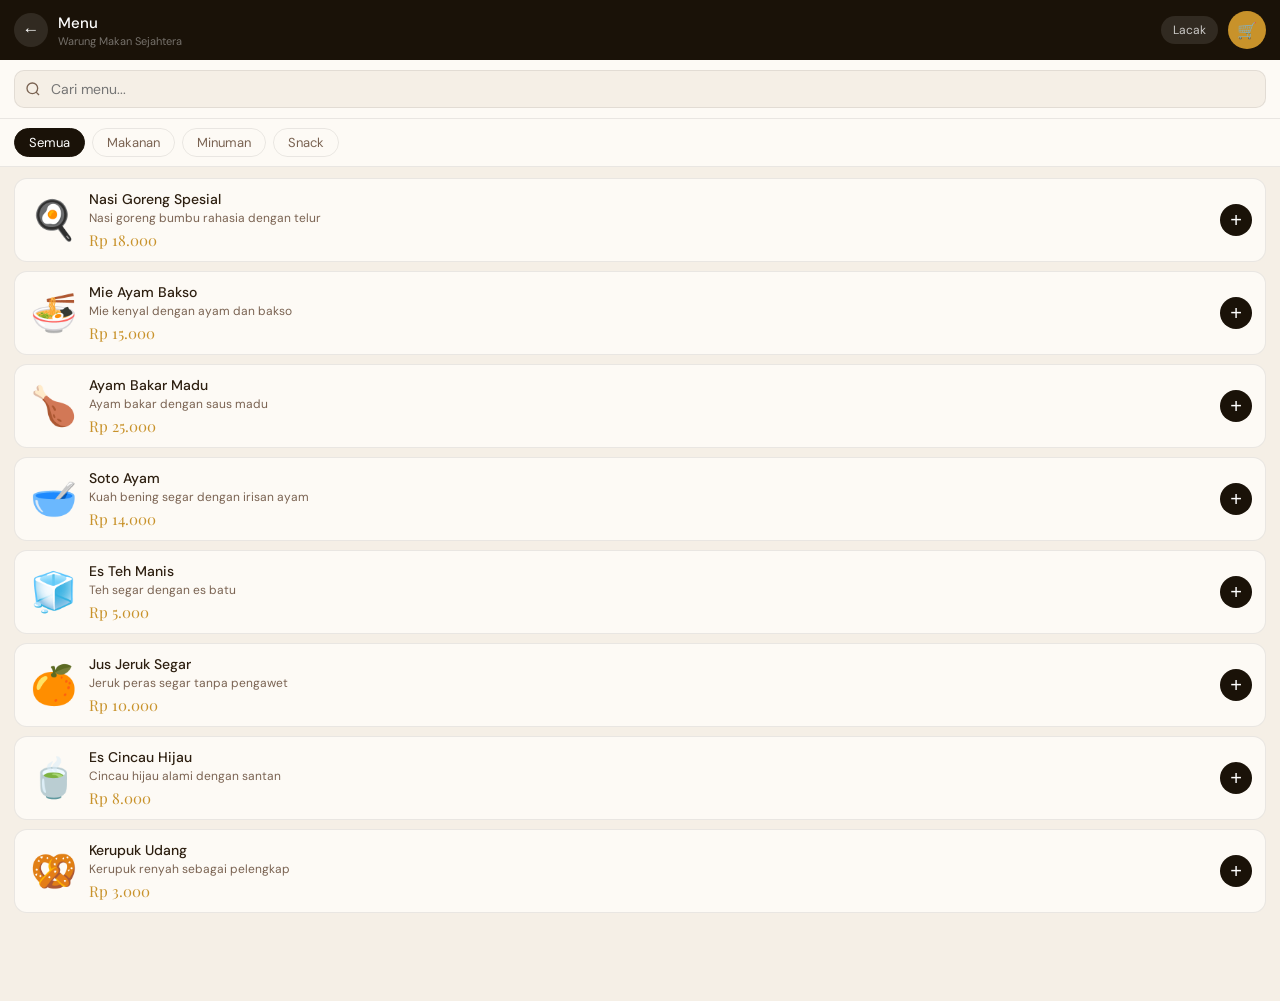
==== commit 2fcba40a: "Add files via upload" ====
--- a/pesan.html
+++ b/pesan.html
@@ -5,756 +5,569 @@
 <meta name="viewport" content="width=device-width, initial-scale=1.0, viewport-fit=cover">
 <meta name="theme-color" content="#1a1208">
 <meta name="apple-mobile-web-app-capable" content="yes">
-<meta name="apple-mobile-web-app-status-bar-style" content="black-translucent">
 <title>Pesan — Warung Sejahtera</title>
 <link rel="manifest" href="manifest.json">
 <link href="https://fonts.googleapis.com/css2?family=Playfair+Display:wght@600;700&family=DM+Sans:wght@300;400;500&display=swap" rel="stylesheet">
 <style>
-:root {
-  --c-dark: #1a1208; --c-gold: #c8922a; --c-gold-l: #e8b84b;
-  --c-cream: #f5efe6; --c-white: #fdfaf5; --c-muted: #7a6352;
-  --c-text: #2d1f10; --c-border: rgba(0,0,0,0.08);
-  --font-d: 'Playfair Display', serif; --font-b: 'DM Sans', sans-serif;
-}
-* { box-sizing: border-box; margin: 0; padding: 0; -webkit-tap-highlight-color: transparent; }
-html, body { height: 100%; font-family: var(--font-b); background: var(--c-cream); color: var(--c-text); }
-
-/* TOP BAR */
-.topbar {
-  background: var(--c-dark); color: var(--c-white);
-  padding: 14px 16px;
-  display: flex; align-items: center; gap: 12px;
-  position: sticky; top: 0; z-index: 50;
-}
-.topbar-back { background: rgba(255,255,255,0.1); border: none; color: white; width: 36px; height: 36px; border-radius: 50%; font-size: 18px; cursor: pointer; display: flex; align-items: center; justify-content: center; flex-shrink: 0; }
-.topbar-title { flex: 1; }
-.topbar-title h1 { font-size: 15px; font-weight: 500; }
-.topbar-title p { font-size: 12px; color: rgba(255,255,255,0.5); }
-.topbar-track { background:rgba(255,255,255,0.1); border:none; color:rgba(255,255,255,0.8); padding:7px 13px; border-radius:20px; font-size:12px; cursor:pointer; font-family:var(--font-b); white-space:nowrap; flex-shrink:0; }
-.topbar-cart {
-  position: relative; background: var(--c-gold); border: none; color: var(--c-dark);
-  width: 42px; height: 42px; border-radius: 50%; font-size: 18px; cursor: pointer;
-  display: flex; align-items: center; justify-content: center; flex-shrink: 0;
-}
-.cart-badge {
-  position: absolute; top: -4px; right: -4px;
-  background: #e24b4a; color: white; width: 18px; height: 18px;
-  border-radius: 50%; font-size: 10px; font-weight: 700;
-  display: flex; align-items: center; justify-content: center;
-  display: none;
-}
-
-/* PAGES */
-.page { display: none; }
-.page.active { display: block; }
-
-/* MENU PAGE */
-.search-bar { padding: 12px 16px; background: var(--c-white); border-bottom: 1px solid var(--c-border); }
-.search-bar input {
-  width: 100%; padding: 10px 14px 10px 38px; border-radius: 10px;
-  border: 1px solid var(--c-border); background: var(--c-cream);
-  font-size: 14px; font-family: var(--font-b); color: var(--c-text);
-  background-image: url("data:image/svg+xml,%3Csvg xmlns='http://www.w3.org/2000/svg' width='16' height='16' fill='none' viewBox='0 0 24 24' stroke='%237a6352'%3E%3Cpath stroke-linecap='round' stroke-linejoin='round' stroke-width='2' d='M21 21l-6-6m2-5a7 7 0 11-14 0 7 7 0 0114 0z'/%3E%3C/svg%3E");
-  background-repeat: no-repeat; background-position: 12px center;
-}
-.cats-bar { display: flex; gap: 8px; padding: 12px 16px; overflow-x: auto; scrollbar-width: none; background: var(--c-white); }
-.cats-bar::-webkit-scrollbar { display: none; }
-.cat-chip {
-  flex-shrink: 0; padding: 6px 16px; border-radius: 100px;
-  border: 1px solid var(--c-border); background: transparent;
-  font-size: 13px; color: var(--c-muted); cursor: pointer; font-family: var(--font-b);
-  white-space: nowrap; transition: all 0.15s;
-}
-.cat-chip.active { background: var(--c-dark); color: white; border-color: var(--c-dark); }
-.menu-list { padding: 12px 16px; padding-bottom: 100px; display: flex; flex-direction: column; gap: 10px; }
-.item-card {
-  background: var(--c-white); border-radius: 14px; border: 1px solid var(--c-border);
-  display: flex; align-items: center; gap: 14px; padding: 12px 14px;
-  transition: border-color 0.15s;
-}
-.item-card.out-of-stock { opacity: 0.5; }
-.item-emoji { font-size: 44px; flex-shrink: 0; width: 60px; text-align: center; }
-.item-info { flex: 1; min-width: 0; }
-.item-name { font-size: 15px; font-weight: 500; color: var(--c-text); margin-bottom: 3px; }
-.item-desc { font-size: 12px; color: var(--c-muted); margin-bottom: 6px; line-height: 1.4; }
-.item-price { font-family: var(--font-d); font-size: 16px; color: var(--c-gold); }
-.item-action { flex-shrink: 0; }
-.btn-add {
-  width: 34px; height: 34px; border-radius: 50%; background: var(--c-dark); color: white;
-  border: none; font-size: 20px; cursor: pointer; display: flex; align-items: center; justify-content: center;
-  transition: background 0.15s;
-}
-.btn-add:active { background: var(--c-gold); }
-.item-qty-ctrl { display: flex; align-items: center; gap: 8px; }
-.qty-minus, .qty-plus {
-  width: 30px; height: 30px; border-radius: 50%; border: 1.5px solid var(--c-dark);
-  background: transparent; color: var(--c-dark); font-size: 18px; cursor: pointer;
-  display: flex; align-items: center; justify-content: center; font-family: var(--font-b);
-}
-.qty-minus:active { background: var(--c-cream); }
-.qty-plus { background: var(--c-dark); color: white; border-color: var(--c-dark); }
-.qty-plus:active { background: var(--c-gold); }
-.qty-n { font-size: 15px; font-weight: 500; min-width: 20px; text-align: center; }
-.out-badge { font-size: 11px; background: #FCEBEB; color: #791F1F; padding: 3px 10px; border-radius: 100px; }
-
-/* BOTTOM CART */
-.cart-bar {
-  position: fixed; bottom: 0; left: 0; right: 0; z-index: 40;
-  background: var(--c-dark); color: white;
-  padding: 14px 16px; padding-bottom: max(14px, env(safe-area-inset-bottom));
-  display: none; align-items: center; justify-content: space-between;
-  cursor: pointer; transition: transform 0.3s;
-  box-shadow: 0 -4px 15px rgba(0,0,0,0.15);
-}
-.cart-bar.show { display: flex; }
-.cart-bar-left { display: flex; align-items: center; gap: 12px; }
-.cart-count { background: var(--c-gold); color: var(--c-dark); width: 28px; height: 28px; border-radius: 50%; display: flex; align-items: center; justify-content: center; font-weight: 700; font-size: 13px; }
-.cart-bar-text { font-size: 14px; font-weight: 500; }
-.cart-bar-total { font-size: 15px; font-weight: 500; color: var(--c-gold); }
-
-/* CART PAGE */
-.cart-header { padding: 16px; }
-.cart-header h2 { font-family: var(--font-d); font-size: 24px; color: var(--c-text); margin-bottom: 4px; }
-.cart-header p { font-size: 14px; color: var(--c-muted); }
-.cart-items-list { padding: 0 16px; display: flex; flex-direction: column; gap: 10px; }
-.cart-item { background: var(--c-white); border-radius: 14px; border: 1px solid var(--c-border); padding: 12px 14px; display: flex; align-items: center; gap: 12px; }
-.ci-emoji { font-size: 32px; }
-.ci-info { flex: 1; }
-.ci-name { font-size: 14px; font-weight: 500; }
-.ci-price { font-size: 13px; color: var(--c-muted); margin-top: 2px; }
-.ci-ctrl { display: flex; align-items: center; gap: 8px; }
-.form-section { padding: 16px; }
-.form-section h3 { font-size: 15px; font-weight: 500; color: var(--c-text); margin-bottom: 14px; }
-.form-field { margin-bottom: 14px; }
-.form-field label { display: block; font-size: 13px; color: var(--c-muted); margin-bottom: 6px; font-weight: 500; }
-.form-field input, .form-field textarea {
-  width: 100%; padding: 12px 14px; border-radius: 10px;
-  border: 1px solid var(--c-border); font-size: 15px; font-family: var(--font-b);
-  background: var(--c-white); color: var(--c-text); transition: border-color 0.15s;
-}
-.form-field input:focus, .form-field textarea:focus { border-color: var(--c-gold); outline: none; }
-.form-field textarea { resize: none; height: 72px; }
-.summary-box { margin: 0 16px 12px; background: var(--c-white); border-radius: 14px; border: 1px solid var(--c-border); padding: 14px; }
-.sum-row { display: flex; justify-content: space-between; font-size: 14px; color: var(--c-muted); padding: 4px 0; }
-.sum-row.grand { font-size: 17px; font-weight: 500; color: var(--c-text); border-top: 1px solid var(--c-border); margin-top: 8px; padding-top: 10px; }
-.checkout-btn {
-  display: block; margin: 0 16px; padding: 16px;
-  background: var(--c-gold); color: var(--c-dark); border: none;
-  border-radius: 14px; font-size: 16px; font-weight: 500;
-  font-family: var(--font-b); cursor: pointer; width: calc(100% - 32px);
-  transition: background 0.2s;
-  margin-bottom: max(24px, env(safe-area-inset-bottom, 24px));
-}
-.checkout-btn:active { background: var(--c-gold-l); }
-.checkout-btn:disabled { opacity: 0.5; cursor: not-allowed; }
-
-/* QUEUE PAGE */
-.queue-page { min-height: 100vh; background: var(--c-dark); display: flex; flex-direction: column; align-items: center; justify-content: center; padding: 32px 20px; text-align: center; }
-.queue-icon { font-size: 64px; margin-bottom: 24px; }
-.queue-num-label { font-size: 14px; color: rgba(255,255,255,0.5); letter-spacing: 0.1em; text-transform: uppercase; margin-bottom: 8px; }
-.queue-num { font-family: var(--font-d); font-size: 96px; color: var(--c-gold); font-weight: 700; line-height: 1; margin-bottom: 8px; }
-.queue-name { font-size: 20px; color: white; margin-bottom: 4px; font-weight: 500; }
-.queue-sub { font-size: 14px; color: rgba(255,255,255,0.5); margin-bottom: 32px; }
-.queue-status-card { background: rgba(255,255,255,0.06); border: 1px solid rgba(255,255,255,0.1); border-radius: 16px; padding: 20px 24px; width: 100%; max-width: 320px; margin-bottom: 24px; }
-.status-row { display: flex; align-items: center; gap: 12px; margin-bottom: 12px; }
-.status-row:last-child { margin-bottom: 0; }
-.status-dot { width: 10px; height: 10px; border-radius: 50%; flex-shrink: 0; }
-.status-done { background: #1D9E75; }
-.status-active { background: var(--c-gold); animation: blink 1.5s infinite; }
-.status-wait { background: rgba(255,255,255,0.2); }
-@keyframes blink { 0%,100%{opacity:1} 50%{opacity:0.3} }
-.status-text { font-size: 14px; color: rgba(255,255,255,0.75); text-align: left; }
-.queue-items-summary { background: rgba(255,255,255,0.04); border: 1px solid rgba(255,255,255,0.08); border-radius: 14px; padding: 16px; width: 100%; max-width: 320px; margin-bottom: 24px; }
-.qi-row { display: flex; justify-content: space-between; font-size: 13px; padding: 5px 0; color: rgba(255,255,255,0.65); }
-.qi-total { display: flex; justify-content: space-between; font-size: 15px; padding: 10px 0 0; margin-top: 6px; border-top: 1px solid rgba(255,255,255,0.1); color: white; font-weight: 500; }
-.queue-note { font-size: 13px; color: rgba(255,255,255,0.35); max-width: 280px; line-height: 1.6; }
-.btn-back-home { margin-top: 24px; padding: 12px 28px; border: 1px solid rgba(255,255,255,0.15); background: transparent; color: rgba(255,255,255,0.6); border-radius: 100px; font-size: 14px; cursor: pointer; font-family: var(--font-b); }
-
-/* SPINNER */
-.spinner-overlay { position: fixed; inset: 0; background: rgba(26,18,8,0.7); z-index: 999; display: none; align-items: center; justify-content: center; flex-direction: column; gap: 16px; }
-.spinner-overlay.show { display: flex; }
-.spinner { width: 40px; height: 40px; border: 3px solid rgba(200,146,42,0.2); border-top-color: var(--c-gold); border-radius: 50%; animation: spin 0.8s linear infinite; }
-@keyframes spin { to { transform: rotate(360deg); } }
-.spinner-text { color: white; font-size: 14px; color: rgba(255,255,255,0.7); }
-
-/* TOAST */
-.toast { position: fixed; bottom: 80px; left: 50%; transform: translateX(-50%) translateY(20px); background: var(--c-dark); color: white; padding: 12px 20px; border-radius: 100px; font-size: 14px; opacity: 0; transition: all 0.3s; z-index: 200; white-space: nowrap; pointer-events: none; }
-.toast.show { opacity: 1; transform: translateX(-50%) translateY(0); }
-
-/* SAFE AREA */
-.safe-bottom { height: env(safe-area-inset-bottom, 0); }
-
-/* TRACK ORDER PAGE */
-.track-page { padding: 16px 16px max(80px, calc(env(safe-area-inset-bottom) + 16px)); }
-.track-hero { text-align: center; padding: 24px 0 20px; }
-.track-hero h2 { font-family: var(--font-d); font-size: 24px; color: var(--c-text); margin-bottom: 6px; }
-.track-hero p { font-size: 14px; color: var(--c-muted); }
-.track-form { background: var(--c-white); border-radius: 14px; border: 1px solid var(--c-border); padding: 16px; margin-bottom: 16px; }
-.track-form label { display: block; font-size: 13px; color: var(--c-muted); margin-bottom: 8px; font-weight: 500; }
-.track-input-row { display: flex; gap: 10px; }
-.track-input-row input {
-  flex: 1; padding: 12px 14px; border-radius: 10px;
-  border: 1px solid var(--c-border); font-size: 14px; font-family: var(--font-b); color: var(--c-text);
-}
-.track-input-row input:focus { border-color: var(--c-gold); outline: none; }
-.btn-track { padding: 12px 20px; background: var(--c-dark); color: white; border: none; border-radius: 10px; font-size: 14px; font-weight: 500; cursor: pointer; font-family: var(--font-b); white-space: nowrap; }
-.btn-track:active { background: var(--c-gold); color: var(--c-dark); }
-.track-result { margin-top: 4px; }
-.track-card { background: var(--c-white); border-radius: 16px; border: 1px solid var(--c-border); overflow: hidden; margin-bottom: 12px; }
-.track-card-header { background: var(--c-dark); padding: 16px; display: flex; justify-content: space-between; align-items: center; }
-.track-queue-big { font-family: var(--font-d); font-size: 48px; color: var(--c-gold); font-weight: 700; line-height: 1; }
-.track-order-info { text-align: right; }
-.track-order-id { font-size: 11px; color: rgba(255,255,255,0.45); }
-.track-order-name { font-size: 15px; color: white; font-weight: 500; margin-top: 2px; }
-.track-order-type { font-size: 12px; color: rgba(255,255,255,0.5); margin-top: 2px; }
-.track-card-body { padding: 16px; }
-.track-status-stepper { display: flex; flex-direction: column; gap: 0; margin-bottom: 16px; }
-.track-step { display: flex; gap: 14px; align-items: flex-start; }
-.track-step-left { display: flex; flex-direction: column; align-items: center; width: 20px; }
-.track-step-dot { width: 20px; height: 20px; border-radius: 50%; flex-shrink: 0; display: flex; align-items: center; justify-content: center; font-size: 10px; font-weight: 700; }
-.tsd-done { background: #1D9E75; color: white; }
-.tsd-active { background: var(--c-gold); color: var(--c-dark); animation: pulse-dot 1.5s infinite; }
-.tsd-wait { background: rgba(0,0,0,0.08); color: var(--c-muted); }
-@keyframes pulse-dot { 0%,100%{transform:scale(1)} 50%{transform:scale(1.15)} }
-.track-step-line { width: 2px; height: 24px; background: var(--c-border); margin: 2px 0; }
-.track-step-line.done { background: #1D9E75; }
-.track-step-right { padding-bottom: 24px; }
-.track-step-title { font-size: 14px; font-weight: 500; color: var(--c-text); }
-.track-step-sub { font-size: 12px; color: var(--c-muted); margin-top: 2px; }
-.track-items-mini { border-top: 1px solid var(--c-border); padding-top: 12px; }
-.track-items-mini-title { font-size: 12px; color: var(--c-muted); margin-bottom: 8px; font-weight: 500; }
-.track-item-row { display: flex; justify-content: space-between; font-size: 13px; color: var(--c-text); padding: 3px 0; }
-.track-total-row { display: flex; justify-content: space-between; font-size: 14px; font-weight: 500; color: var(--c-text); padding-top: 8px; margin-top: 6px; border-top: 1px solid var(--c-border); }
-.track-empty { text-align: center; padding: 32px 0; color: var(--c-muted); font-size: 14px; }
-.track-empty-icon { font-size: 40px; margin-bottom: 12px; }
-.track-recent { margin-top: 16px; }
-.track-recent-title { font-size: 13px; font-weight: 500; color: var(--c-muted); margin-bottom: 10px; }
-.track-recent-item { background: var(--c-white); border-radius: 12px; border: 1px solid var(--c-border); padding: 12px 14px; display: flex; align-items: center; justify-content: space-between; margin-bottom: 8px; cursor: pointer; }
-.track-recent-item:active { background: var(--c-cream); }
-.tri-left .tri-id { font-size: 12px; color: var(--c-muted); }
-.tri-left .tri-name { font-size: 14px; font-weight: 500; margin-top: 2px; }
-.tri-status { font-size: 11px; padding: 3px 10px; border-radius: 100px; }
-.tri-pending { background: #FAEEDA; color: #633806; }
-.tri-processing { background: #E6F1FB; color: #185FA5; }
-.tri-done { background: #E1F5EE; color: #085041; }
+:root{--dark:#1a1208;--gold:#c8922a;--gold-l:#e8b84b;--cream:#f5efe6;--white:#fdfaf5;--muted:#7a6352;--text:#2d1f10;--border:rgba(0,0,0,0.08);--fd:'Playfair Display',serif;--fb:'DM Sans',sans-serif}
+*{box-sizing:border-box;margin:0;padding:0;-webkit-tap-highlight-color:transparent}
+html,body{min-height:100%;font-family:var(--fb);background:var(--cream);color:var(--text)}
+.topbar{background:var(--dark);padding:11px 14px;display:flex;align-items:center;gap:10px;position:sticky;top:0;z-index:50}
+.btn-back{background:rgba(255,255,255,0.1);border:none;color:white;width:34px;height:34px;border-radius:50%;font-size:17px;cursor:pointer;display:flex;align-items:center;justify-content:center;flex-shrink:0}
+.topbar-info{flex:1;min-width:0}
+.topbar-info h1{font-size:15px;font-weight:500;color:white;overflow:hidden;text-overflow:ellipsis;white-space:nowrap}
+.topbar-info p{font-size:11px;color:rgba(255,255,255,0.4);margin-top:1px}
+.btn-lacak{background:rgba(255,255,255,0.1);border:none;color:rgba(255,255,255,0.75);padding:6px 12px;border-radius:20px;font-size:12px;cursor:pointer;font-family:var(--fb);flex-shrink:0}
+.btn-cart{position:relative;background:var(--gold);border:none;color:var(--dark);width:38px;height:38px;border-radius:50%;font-size:16px;cursor:pointer;display:flex;align-items:center;justify-content:center;flex-shrink:0}
+.cbadge{position:absolute;top:-4px;right:-4px;background:#e24b4a;color:white;width:17px;height:17px;border-radius:50%;font-size:10px;font-weight:700;display:none;align-items:center;justify-content:center}
+.page{display:none}
+.page.active{display:block}
+
+/* MENU */
+.sbar{padding:10px 14px;background:var(--white);border-bottom:1px solid var(--border)}
+.sbar input{width:100%;padding:9px 13px 9px 36px;border-radius:10px;border:1px solid var(--border);background:var(--cream);font-size:14px;font-family:var(--fb);color:var(--text);background-image:url("data:image/svg+xml,%3Csvg xmlns='http://www.w3.org/2000/svg' viewBox='0 0 24 24' fill='none' stroke='%237a6352' stroke-width='2'%3E%3Ccircle cx='11' cy='11' r='8'/%3E%3Cpath d='M21 21l-4.35-4.35'/%3E%3C/svg%3E");background-repeat:no-repeat;background-position:10px center;background-size:16px}
+.sbar input:focus{border-color:var(--gold);outline:none}
+.cbar{display:flex;gap:7px;padding:9px 14px;overflow-x:auto;scrollbar-width:none;background:var(--white);border-bottom:1px solid var(--border)}
+.cbar::-webkit-scrollbar{display:none}
+.chip{flex-shrink:0;padding:5px 14px;border-radius:100px;border:1px solid var(--border);background:transparent;font-size:13px;color:var(--muted);cursor:pointer;font-family:var(--fb)}
+.chip.on{background:var(--dark);color:white;border-color:var(--dark)}
+.mlist{padding:11px 14px;display:flex;flex-direction:column;gap:9px;padding-bottom:88px}
+.icard{background:var(--white);border-radius:13px;border:1px solid var(--border);display:flex;align-items:center;gap:11px;padding:11px 13px}
+.icard.oos{opacity:.5;pointer-events:none}
+.iemoji{font-size:38px;flex-shrink:0;width:50px;text-align:center}
+.iinfo{flex:1;min-width:0}
+.iname{font-size:14px;font-weight:500;color:var(--text);margin-bottom:2px}
+.idesc{font-size:12px;color:var(--muted);margin-bottom:4px;overflow:hidden;text-overflow:ellipsis;white-space:nowrap}
+.iprice{font-family:var(--fd);font-size:15px;color:var(--gold)}
+.iact{flex-shrink:0}
+.badd{width:32px;height:32px;border-radius:50%;background:var(--dark);color:white;border:none;font-size:20px;cursor:pointer;display:flex;align-items:center;justify-content:center}
+.badd:active{background:var(--gold)}
+.qctrl{display:flex;align-items:center;gap:6px}
+.qbtn{width:28px;height:28px;border-radius:50%;border:1.5px solid var(--dark);background:transparent;color:var(--dark);font-size:16px;cursor:pointer;display:flex;align-items:center;justify-content:center;font-family:var(--fb)}
+.qbtn.p{background:var(--dark);color:white;border-color:var(--dark)}
+.qbtn:active{opacity:.65}
+.qn{font-size:14px;font-weight:500;min-width:18px;text-align:center}
+.oosbadge{font-size:11px;background:#FCEBEB;color:#791F1F;padding:3px 9px;border-radius:100px}
+
+/* FLOATING BAR */
+.fbar{position:fixed;bottom:0;left:0;right:0;z-index:40;background:var(--dark);color:white;padding:12px 16px;padding-bottom:max(12px,env(safe-area-inset-bottom));display:none;align-items:center;justify-content:space-between;cursor:pointer}
+.fbar.on{display:flex}
+.fbar-l{display:flex;align-items:center;gap:10px}
+.fbar-n{background:var(--gold);color:var(--dark);width:26px;height:26px;border-radius:50%;display:flex;align-items:center;justify-content:center;font-weight:700;font-size:12px}
+.fbar-t{font-size:14px;font-weight:500}
+.fbar-r{font-size:14px;font-weight:500;color:var(--gold)}
+
+/* CART */
+.chdr{padding:15px 14px 9px}
+.chdr h2{font-family:var(--fd);font-size:22px;color:var(--text);margin-bottom:3px}
+.chdr p{font-size:13px;color:var(--muted)}
+.citems{padding:0 14px;display:flex;flex-direction:column;gap:8px}
+.ci{background:var(--white);border-radius:12px;border:1px solid var(--border);padding:11px 13px;display:flex;align-items:center;gap:10px}
+.ciemj{font-size:26px;flex-shrink:0}
+.ciinfo{flex:1;min-width:0}
+.ciname{font-size:14px;font-weight:500;color:var(--text)}
+.cisub{font-size:12px;color:var(--muted);margin-top:2px}
+.fwrap{padding:13px 14px}
+.fwrap h3{font-size:15px;font-weight:500;color:var(--text);margin-bottom:12px}
+.ff{margin-bottom:11px}
+.ff label{display:block;font-size:12px;color:var(--muted);margin-bottom:5px;font-weight:500}
+.ff input,.ff select,.ff textarea{width:100%;padding:10px 13px;border-radius:10px;border:1px solid var(--border);font-size:14px;font-family:var(--fb);background:var(--white);color:var(--text);transition:border-color .15s}
+.ff input:focus,.ff select:focus,.ff textarea:focus{border-color:var(--gold);outline:none}
+.ff textarea{resize:none;height:64px}
+.sumbox{margin:0 14px 11px;background:var(--white);border-radius:12px;border:1px solid var(--border);padding:12px}
+.sr{display:flex;justify-content:space-between;font-size:13px;color:var(--muted);padding:3px 0}
+.sr.g{font-size:16px;font-weight:500;color:var(--text);border-top:1px solid var(--border);margin-top:7px;padding-top:8px}
+.obtn{display:block;margin:0 14px;padding:15px;background:var(--gold);color:var(--dark);border:none;border-radius:13px;font-size:15px;font-weight:500;font-family:var(--fb);cursor:pointer;width:calc(100% - 28px);transition:background .2s;margin-bottom:max(22px,env(safe-area-inset-bottom,22px))}
+.obtn:active{background:var(--gold-l)}
+.obtn:disabled{opacity:.5;cursor:not-allowed}
+
+/* QUEUE */
+.qpg{min-height:100vh;background:var(--dark);display:flex;flex-direction:column;align-items:center;justify-content:center;padding:32px 20px;text-align:center}
+.qico{font-size:58px;margin-bottom:18px}
+.qlbl{font-size:13px;color:rgba(255,255,255,0.4);letter-spacing:.1em;text-transform:uppercase;margin-bottom:5px}
+.qnum{font-family:var(--fd);font-size:84px;color:var(--gold);font-weight:700;line-height:1;margin-bottom:5px}
+.qname{font-size:18px;color:white;font-weight:500;margin-bottom:3px}
+.qsub{font-size:13px;color:rgba(255,255,255,0.4);margin-bottom:26px}
+.qscard{background:rgba(255,255,255,0.05);border:1px solid rgba(255,255,255,0.1);border-radius:13px;padding:16px 20px;width:100%;max-width:290px;margin-bottom:18px}
+.qsrow{display:flex;align-items:center;gap:10px;margin-bottom:9px}
+.qsrow:last-child{margin-bottom:0}
+.qdot{width:9px;height:9px;border-radius:50%;flex-shrink:0}
+.dd{background:#1D9E75}.da{background:var(--gold);animation:bl 1.5s infinite}.dw{background:rgba(255,255,255,0.18)}
+@keyframes bl{0%,100%{opacity:1}50%{opacity:.3}}
+.qstxt{font-size:13px;color:rgba(255,255,255,0.65);text-align:left}
+.qibox{background:rgba(255,255,255,0.04);border:1px solid rgba(255,255,255,0.08);border-radius:12px;padding:13px;width:100%;max-width:290px;margin-bottom:18px}
+.qirow{display:flex;justify-content:space-between;font-size:13px;padding:4px 0;color:rgba(255,255,255,0.55)}
+.qitot{display:flex;justify-content:space-between;font-size:14px;padding:8px 0 0;margin-top:5px;border-top:1px solid rgba(255,255,255,0.1);color:white;font-weight:500}
+.qnote{font-size:12px;color:rgba(255,255,255,0.28);max-width:260px;line-height:1.6;margin-bottom:20px}
+.qacts{display:flex;gap:9px;flex-wrap:wrap;justify-content:center}
+.bqt{padding:10px 20px;background:var(--gold);color:var(--dark);border:none;border-radius:100px;font-size:13px;font-weight:500;cursor:pointer;font-family:var(--fb)}
+.bqh{padding:10px 20px;border:1px solid rgba(255,255,255,0.15);background:transparent;color:rgba(255,255,255,0.5);border-radius:100px;font-size:13px;cursor:pointer;font-family:var(--fb)}
+
+/* TRACK */
+.tpg{padding:13px 14px max(80px,calc(env(safe-area-inset-bottom)+20px))}
+.thero{text-align:center;padding:18px 0 14px}
+.thero h2{font-family:var(--fd);font-size:22px;color:var(--text);margin-bottom:4px}
+.thero p{font-size:13px;color:var(--muted)}
+.tfbox{background:var(--white);border-radius:12px;border:1px solid var(--border);padding:13px;margin-bottom:13px}
+.tfbox label{display:block;font-size:12px;color:var(--muted);margin-bottom:6px;font-weight:500}
+.trow{display:flex;gap:8px}
+.trow input{flex:1;padding:10px 13px;border-radius:10px;border:1px solid var(--border);font-size:14px;font-family:var(--fb);color:var(--text)}
+.trow input:focus{border-color:var(--gold);outline:none}
+.bcari{padding:10px 16px;background:var(--dark);color:white;border:none;border-radius:10px;font-size:14px;font-weight:500;cursor:pointer;font-family:var(--fb);white-space:nowrap}
+.bcari:active{background:var(--gold);color:var(--dark)}
+.tresults{margin-top:4px}
+/* Track card */
+.tkcard{background:var(--white);border-radius:13px;border:1px solid var(--border);overflow:hidden;margin-bottom:11px}
+.tkhead{background:var(--dark);padding:13px 15px;display:flex;justify-content:space-between;align-items:center}
+.tknum{font-family:var(--fd);font-size:42px;color:var(--gold);font-weight:700;line-height:1}
+.tkmeta{text-align:right}
+.tkoid{font-size:11px;color:rgba(255,255,255,0.38)}
+.tkname{font-size:14px;color:white;font-weight:500;margin-top:2px}
+.tktype{font-size:12px;color:rgba(255,255,255,0.4);margin-top:1px}
+.tkbody{padding:13px}
+.stepper{display:flex;flex-direction:column;margin-bottom:12px}
+.steprow{display:flex;gap:11px;align-items:flex-start}
+.stepcol{display:flex;flex-direction:column;align-items:center;width:20px}
+.sdot{width:20px;height:20px;border-radius:50%;flex-shrink:0;display:flex;align-items:center;justify-content:center;font-size:10px;font-weight:700;color:white}
+.sdd{background:#1D9E75}.sda{background:var(--gold);color:var(--dark);animation:pd 1.5s infinite}.sdw{background:rgba(0,0,0,0.1);color:var(--muted)}
+@keyframes pd{0%,100%{transform:scale(1)}50%{transform:scale(1.12)}}
+.sline{width:2px;flex:1;min-height:16px;background:var(--border)}
+.sline.sl{background:#1D9E75}
+.stxt{padding-bottom:18px}
+.stitle{font-size:14px;font-weight:500;color:var(--text)}
+.stitle.mt{color:var(--muted)}
+.ssub{font-size:12px;color:var(--muted);margin-top:2px}
+.ssub.ac{color:var(--gold);font-weight:500}
+.tkitems{border-top:1px solid var(--border);padding-top:10px}
+.tkitlbl{font-size:11px;color:var(--muted);margin-bottom:6px;font-weight:500}
+.tkitr{display:flex;justify-content:space-between;font-size:13px;color:var(--text);padding:3px 0}
+.tktot{display:flex;justify-content:space-between;font-size:14px;font-weight:500;color:var(--text);padding-top:7px;margin-top:4px;border-top:1px solid var(--border)}
+.tempty{text-align:center;padding:28px 0;color:var(--muted);font-size:14px}
+.temptyico{font-size:36px;margin-bottom:9px}
+.trecent{margin-top:13px}
+.trtitle{font-size:12px;font-weight:500;color:var(--muted);margin-bottom:8px;text-transform:uppercase;letter-spacing:.05em}
+.tritem{background:var(--white);border-radius:11px;border:1px solid var(--border);padding:10px 13px;display:flex;align-items:center;justify-content:space-between;margin-bottom:7px;cursor:pointer}
+.tritem:active{background:var(--cream)}
+.troid{font-size:11px;color:var(--muted)}
+.trname{font-size:14px;font-weight:500;margin-top:2px;color:var(--text)}
+.trbadge{font-size:11px;padding:3px 9px;border-radius:100px;white-space:nowrap;flex-shrink:0}
+.bpend{background:#FAEEDA;color:#633806}.bproc{background:#E6F1FB;color:#185FA5}.bdone{background:#E1F5EE;color:#085041}
+
+/* SPINNER + TOAST */
+.spov{position:fixed;inset:0;background:rgba(26,18,8,0.72);z-index:999;display:none;align-items:center;justify-content:center;flex-direction:column;gap:13px}
+.spov.on{display:flex}
+.sp{width:36px;height:36px;border:3px solid rgba(200,146,42,0.2);border-top-color:var(--gold);border-radius:50%;animation:spin .8s linear infinite}
+@keyframes spin{to{transform:rotate(360deg)}}
+.sptxt{color:rgba(255,255,255,0.6);font-size:13px}
+.toast{position:fixed;bottom:72px;left:50%;transform:translateX(-50%) translateY(10px);background:var(--dark);color:white;padding:10px 18px;border-radius:100px;font-size:13px;opacity:0;transition:all .25s;z-index:300;white-space:nowrap;pointer-events:none;max-width:90vw;text-align:center}
+.toast.on{opacity:1;transform:translateX(-50%) translateY(0)}
 </style>
 </head>
 <body>
 
-<div class="spinner-overlay" id="spinner">
-  <div class="spinner"></div>
-  <div class="spinner-text">Memproses pesanan...</div>
-</div>
+<div class="spov" id="sp"><div class="sp"></div><div class="sptxt">Memproses pesanan...</div></div>
 <div class="toast" id="toast"></div>
 
 <div class="topbar">
-  <button class="topbar-back" onclick="goBack()">←</button>
-  <div class="topbar-title">
-    <h1 id="page-title">Menu</h1>
+  <button class="btn-back" onclick="goBack()">←</button>
+  <div class="topbar-info">
+    <h1 id="ptitle">Menu</h1>
     <p>Warung Makan Sejahtera</p>
   </div>
-  <button class="topbar-track" id="track-btn" onclick="showTrack()">Lacak</button>
-  <button class="topbar-cart" onclick="showCart()" id="cart-btn">
-    🛒 <span class="cart-badge" id="cart-badge"></span>
-  </button>
+  <button class="btn-lacak" id="btnlacak" onclick="showLacak()">Lacak</button>
+  <button class="btn-cart" id="btncart" onclick="showCart()">🛒<span class="cbadge" id="cbadge"></span></button>
 </div>
 
-<!-- MENU PAGE -->
+<!-- MENU -->
 <div class="page active" id="pg-menu">
-  <div class="search-bar">
-    <input type="text" placeholder="Cari menu..." oninput="searchMenu(this.value)" id="search-input">
-  </div>
-  <div class="cats-bar" id="cats-bar"></div>
-  <div class="menu-list" id="menu-list"></div>
+  <div class="sbar"><input type="text" id="sinput" placeholder="Cari menu..." oninput="doSearch(this.value)"></div>
+  <div class="cbar" id="catbar"></div>
+  <div class="mlist" id="mlist"></div>
 </div>
 
-<!-- CART PAGE -->
+<!-- CART -->
 <div class="page" id="pg-cart">
-  <div class="cart-header">
-    <h2>Keranjang Kamu</h2>
-    <p id="cart-summary-text">0 item</p>
-  </div>
-  <div class="cart-items-list" id="cart-items-list"></div>
-  <div class="form-section">
+  <div class="chdr"><h2>Keranjang</h2><p id="ctxt">0 item</p></div>
+  <div class="citems" id="citems"></div>
+  <div class="fwrap">
     <h3>Data Pemesan</h3>
-    <div class="form-field">
-      <label>Nama lengkap *</label>
-      <input type="text" id="inp-nama" placeholder="contoh: Budi Santoso">
-    </div>
-    <div class="form-field">
-      <label>Nomor HP / WhatsApp *</label>
-      <input type="tel" id="inp-hp" placeholder="contoh: 08123456789">
-    </div>
-    <div class="form-field">
-      <label>Tipe pesanan *</label>
-      <select id="inp-type">
+    <div class="ff"><label>Nama lengkap *</label><input type="text" id="inama" placeholder="contoh: Budi Santoso" autocomplete="name"></div>
+    <div class="ff"><label>Nomor HP / WhatsApp *</label><input type="tel" id="ihp" placeholder="contoh: 08123456789" autocomplete="tel"></div>
+    <div class="ff"><label>Tipe pesanan *</label>
+      <select id="itype">
         <option value="dine">Makan di tempat</option>
         <option value="takeaway">Bawa pulang</option>
       </select>
     </div>
-    <div class="form-field">
-      <label>Catatan (opsional)</label>
-      <textarea id="inp-note" placeholder="contoh: tanpa bawang, extra pedas..."></textarea>
-    </div>
+    <div class="ff"><label>Catatan (opsional)</label><textarea id="inote" placeholder="contoh: tanpa bawang, extra pedas..."></textarea></div>
   </div>
-  <div class="summary-box">
-    <div class="sum-row"><span>Subtotal</span><span id="sum-sub">Rp 0</span></div>
-    <div class="sum-row"><span>PPN 11%</span><span id="sum-tax">Rp 0</span></div>
-    <div class="sum-row grand"><span>Total</span><span id="sum-total">Rp 0</span></div>
+  <div class="sumbox">
+    <div class="sr"><span>Subtotal</span><span id="ssub">Rp 0</span></div>
+    <div class="sr"><span>PPN 11%</span><span id="stax">Rp 0</span></div>
+    <div class="sr g"><span>Total</span><span id="stot">Rp 0</span></div>
   </div>
-  <button class="checkout-btn" onclick="doCheckout()" id="checkout-btn">Konfirmasi Pesanan</button>
-  <div class="safe-bottom"></div>
+  <button class="obtn" id="obtn" onclick="doCheckout()">Konfirmasi Pesanan →</button>
 </div>
 
-<!-- QUEUE PAGE -->
-<div class="page" id="pg-queue">
-  <div class="queue-page" id="queue-content"></div>
-</div>
-
-<!-- TRACK ORDER PAGE -->
+<!-- QUEUE -->
+<div class="page" id="pg-queue"><div class="qpg" id="qcontent"></div></div>
+
+<!-- TRACK -->
 <div class="page" id="pg-track">
-  <div class="track-page">
-    <div class="track-hero">
-      <h2>Lacak Pesanan</h2>
-      <p>Masukkan nomor HP kamu untuk cek status</p>
-    </div>
-    <div class="track-form">
-      <label>Nomor HP yang digunakan saat pesan</label>
-      <div class="track-input-row">
-        <input type="tel" id="track-hp" placeholder="contoh: 08123456789" onkeydown="if(event.key==='Enter')doTrack()">
-        <button class="btn-track" onclick="doTrack()">Cari</button>
+  <div class="tpg">
+    <div class="thero"><h2>Lacak Pesanan</h2><p>Masukkan nomor HP yang digunakan saat memesan</p></div>
+    <div class="tfbox">
+      <label>Nomor HP / WhatsApp</label>
+      <div class="trow">
+        <input type="tel" id="thp" placeholder="contoh: 08123456789" onkeydown="if(event.key==='Enter')doTrack()">
+        <button class="bcari" onclick="doTrack()">Cari</button>
       </div>
     </div>
-    <div class="track-result" id="track-result"></div>
-    <div class="track-recent" id="track-recent" style="display:none">
-      <div class="track-recent-title">Pesanan terakhirmu</div>
-      <div id="track-recent-list"></div>
+    <div id="tresults" class="tresults"></div>
+    <div id="trecent" class="trecent" style="display:none">
+      <div class="trtitle">Pesanan terakhir di perangkat ini</div>
+      <div id="trecentlist"></div>
     </div>
   </div>
 </div>
 
-<div class="cart-bar" id="cart-bar" onclick="showCart()">
-  <div class="cart-bar-left">
-    <div class="cart-count" id="cbar-count">0</div>
-    <div class="cart-bar-text" id="cbar-text">Lihat Keranjang</div>
-  </div>
-  <div class="cart-bar-total" id="cbar-total">Rp 0</div>
+<!-- FLOATING BAR -->
+<div class="fbar" id="fbar" onclick="showCart()">
+  <div class="fbar-l"><div class="fbar-n" id="fbar-n">0</div><div class="fbar-t" id="fbar-t">Lihat Keranjang</div></div>
+  <div class="fbar-r" id="fbar-r">Rp 0</div>
 </div>
 
 <script>
-// ====== CONFIG ======
-const SCRIPT_URL = 'https://script.google.com/macros/s/AKfycbxmIgqUCx5q-sMKX3-kPm6FVTsrg-AqLlbbTD6zY5kpDUciIH-T5FmqS5bkVmdwgfNtMQ/exec';
-// =============================================================
+// ── CONFIG ── ganti setelah deploy Apps Script ──────────────
+const SCRIPT_URL = localStorage.getItem('kpos_url') || 'PASTE_YOUR_APPS_SCRIPT_URL_HERE';
+// ────────────────────────────────────────────────────────────
 
 const cart = {};
-let menuData = [];
-let currentCat = 'semua';
-let searchQ = '';
-
+let menu = [];
+let cat = 'semua';
+let sq = '';
 const fmt = n => 'Rp ' + Math.round(n).toLocaleString('id-ID');
 
-function showToast(msg) {
-  const t = document.getElementById('toast');
-  t.textContent = msg;
-  t.classList.add('show');
-  setTimeout(() => t.classList.remove('show'), 2500);
-}
-
+// ── LOAD MENU ────────────────────────────────────────────────
 async function loadMenu() {
   try {
-    const res = await fetch(SCRIPT_URL + '?action=getMenu');
-    const data = await res.json();
-    menuData = data.menu || [];
-  } catch(e) {
-    menuData = [
-      {id:'1',name:'Nasi Goreng Spesial',price:18000,emoji:'🍳',cat:'makanan',desc:'Nasi goreng bumbu rahasia dengan telur mata sapi',stock:24},
-      {id:'2',name:'Mie Ayam Bakso',price:15000,emoji:'🍜',cat:'makanan',desc:'Mie kenyal dengan topping ayam dan bakso segar',stock:12},
-      {id:'3',name:'Ayam Bakar Madu',price:25000,emoji:'🍗',cat:'makanan',desc:'Ayam bakar dengan saus madu khas warung kami',stock:5},
-      {id:'4',name:'Soto Ayam',price:14000,emoji:'🥣',cat:'makanan',desc:'Kuah bening segar dengan irisan ayam',stock:8},
-      {id:'5',name:'Es Teh Manis',price:5000,emoji:'🧊',cat:'minuman',desc:'Teh segar dengan es batu',stock:50},
-      {id:'6',name:'Jus Jeruk Segar',price:10000,emoji:'🍊',cat:'minuman',desc:'Jeruk peras segar tanpa pengawet',stock:30},
-      {id:'7',name:'Es Cincau Hijau',price:8000,emoji:'🍵',cat:'minuman',desc:'Cincau hijau alami dengan santan',stock:20},
-      {id:'8',name:'Kerupuk Udang',price:3000,emoji:'🥨',cat:'snack',desc:'Kerupuk renyah sebagai teman makan',stock:99},
-    ];
-  }
+    const r = await fetch(SCRIPT_URL + '?action=getMenu');
+    const d = await r.json();
+    if (d.menu && d.menu.length) { menu = d.menu; }
+    else { fallbackMenu(); }
+  } catch(e) { fallbackMenu(); }
   renderCats();
   renderMenu();
 }
 
+function fallbackMenu() {
+  menu = [
+    {id:'1',name:'Nasi Goreng Spesial',price:18000,emoji:'🍳',cat:'makanan',desc:'Nasi goreng bumbu rahasia dengan telur',stock:24},
+    {id:'2',name:'Mie Ayam Bakso',price:15000,emoji:'🍜',cat:'makanan',desc:'Mie kenyal dengan ayam dan bakso',stock:12},
+    {id:'3',name:'Ayam Bakar Madu',price:25000,emoji:'🍗',cat:'makanan',desc:'Ayam bakar dengan saus madu',stock:5},
+    {id:'4',name:'Soto Ayam',price:14000,emoji:'🥣',cat:'makanan',desc:'Kuah bening segar dengan irisan ayam',stock:8},
+    {id:'5',name:'Es Teh Manis',price:5000,emoji:'🧊',cat:'minuman',desc:'Teh segar dengan es batu',stock:50},
+    {id:'6',name:'Jus Jeruk Segar',price:10000,emoji:'🍊',cat:'minuman',desc:'Jeruk peras segar tanpa pengawet',stock:30},
+    {id:'7',name:'Es Cincau Hijau',price:8000,emoji:'🍵',cat:'minuman',desc:'Cincau hijau alami dengan santan',stock:20},
+    {id:'8',name:'Kerupuk Udang',price:3000,emoji:'🥨',cat:'snack',desc:'Kerupuk renyah sebagai pelengkap',stock:99},
+  ];
+}
+
 function renderCats() {
-  const cats = ['semua', ...new Set(menuData.map(m => m.cat))];
-  document.getElementById('cats-bar').innerHTML = cats.map(c => `
-    <button class="cat-chip ${c===currentCat?'active':''}" onclick="setcat('${c}',this)">${c.charAt(0).toUpperCase()+c.slice(1)}</button>
-  `).join('');
-}
-
-function setcat(c, btn) {
-  currentCat = c;
-  document.querySelectorAll('.cat-chip').forEach(b => b.classList.remove('active'));
-  btn.classList.add('active');
+  const cats = ['semua', ...new Set(menu.map(m => m.cat))];
+  document.getElementById('catbar').innerHTML = cats.map(c =>
+    `<button class="chip${c===cat?' on':''}" onclick="setCat('${c}',this)">${c.charAt(0).toUpperCase()+c.slice(1)}</button>`
+  ).join('');
+}
+
+function setCat(c, btn) {
+  cat = c;
+  document.querySelectorAll('.chip').forEach(b => b.classList.remove('on'));
+  btn.classList.add('on');
   renderMenu();
 }
 
-function searchMenu(q) { searchQ = q.toLowerCase(); renderMenu(); }
+function doSearch(q) { sq = q.toLowerCase(); renderMenu(); }
 
 function renderMenu() {
-  let items = menuData;
-  if (currentCat !== 'semua') items = items.filter(m => m.cat === currentCat);
-  if (searchQ) items = items.filter(m => m.name.toLowerCase().includes(searchQ) || m.desc.toLowerCase().includes(searchQ));
-  document.getElementById('menu-list').innerHTML = items.map(m => {
+  let items = cat === 'semua' ? [...menu] : menu.filter(m => m.cat === cat);
+  if (sq) items = items.filter(m => m.name.toLowerCase().includes(sq) || m.desc.toLowerCase().includes(sq));
+  if (!items.length) {
+    document.getElementById('mlist').innerHTML = '<div style="text-align:center;padding:40px 0;color:var(--muted);font-size:14px">Menu tidak ditemukan</div>';
+    return;
+  }
+  document.getElementById('mlist').innerHTML = items.map(m => {
     const qty = cart[m.id] || 0;
-    const out = m.stock <= 0;
-    return `<div class="item-card ${out?'out-of-stock':''}">
-      <div class="item-emoji">${m.emoji}</div>
-      <div class="item-info">
-        <div class="item-name">${m.name}</div>
-        <div class="item-desc">${m.desc}</div>
-        <div class="item-price">${fmt(m.price)}</div>
+    const oos = m.stock <= 0;
+    const act = oos
+      ? '<span class="oosbadge">Habis</span>'
+      : qty === 0
+        ? `<button class="badd" onclick="addItem('${m.id}')">+</button>`
+        : `<div class="qctrl"><button class="qbtn" onclick="chQty('${m.id}',-1)">−</button><span class="qn">${qty}</span><button class="qbtn p" onclick="chQty('${m.id}',1)">+</button></div>`;
+    return `<div class="icard${oos?' oos':''}">
+      <div class="iemoji">${m.emoji}</div>
+      <div class="iinfo"><div class="iname">${m.name}</div><div class="idesc">${m.desc}</div><div class="iprice">${fmt(m.price)}</div></div>
+      <div class="iact">${act}</div>
+    </div>`;
+  }).join('');
+}
+
+// ── CART ─────────────────────────────────────────────────────
+function addItem(id) { cart[id] = 1; refreshBar(); renderMenu(); }
+
+function chQty(id, d) {
+  cart[id] = (cart[id]||0) + d;
+  if (cart[id] <= 0) delete cart[id];
+  refreshBar();
+  renderMenu();
+  if (document.getElementById('pg-cart').classList.contains('active')) renderCartPage();
+}
+
+function getTotals() {
+  const ids = Object.keys(cart);
+  const qty = ids.reduce((a,id) => a + cart[id], 0);
+  const sub = ids.reduce((a,id) => { const m=menu.find(x=>x.id==id); return a+(m?m.price*cart[id]:0); }, 0);
+  const tax = Math.round(sub * 0.11);
+  return { ids, qty, sub, tax, total: sub+tax };
+}
+
+function refreshBar() {
+  const {qty, total} = getTotals();
+  const bar = document.getElementById('fbar');
+  const badge = document.getElementById('cbadge');
+  if (qty > 0) {
+    bar.classList.add('on');
+    document.getElementById('fbar-n').textContent = qty;
+    document.getElementById('fbar-t').textContent = qty + ' item dipilih';
+    document.getElementById('fbar-r').textContent = fmt(total);
+    badge.textContent = qty; badge.style.display = 'flex';
+  } else {
+    bar.classList.remove('on');
+    badge.style.display = 'none';
+  }
+}
+
+// ── NAVIGATION ───────────────────────────────────────────────
+function setPage(pg) {
+  document.querySelectorAll('.page').forEach(p => p.classList.remove('active'));
+  document.getElementById('pg-'+pg).classList.add('active');
+  const onMenu = pg === 'menu';
+  document.getElementById('fbar').classList[onMenu ? (getTotals().qty > 0 ? 'add' : 'remove') : 'remove']('on');
+  if (onMenu) refreshBar();
+  const showTopBtns = onMenu;
+  document.getElementById('btncart').style.display = showTopBtns ? 'flex' : 'none';
+  document.getElementById('btnlacak').style.display = showTopBtns ? 'block' : 'none';
+  window.scrollTo(0,0);
+}
+
+function goBack() {
+  const active = document.querySelector('.page.active');
+  if (!active) return;
+  if (active.id === 'pg-cart' || active.id === 'pg-track') {
+    setPage('menu'); document.getElementById('ptitle').textContent = 'Menu';
+  } else {
+    location.href = 'index.html';
+  }
+}
+
+function showCart() {
+  const {qty} = getTotals();
+  if (qty === 0) { toast('Keranjang masih kosong'); return; }
+  setPage('cart');
+  document.getElementById('ptitle').textContent = 'Keranjang';
+  renderCartPage();
+}
+
+function renderCartPage() {
+  const {ids, qty, sub, tax, total} = getTotals();
+  document.getElementById('ctxt').textContent = qty + ' item';
+  if (ids.length === 0) { setPage('menu'); document.getElementById('ptitle').textContent = 'Menu'; return; }
+  document.getElementById('citems').innerHTML = ids.map(id => {
+    const m = menu.find(x => x.id==id); if (!m) return '';
+    const q = cart[id];
+    return `<div class="ci">
+      <div class="ciemj">${m.emoji}</div>
+      <div class="ciinfo"><div class="ciname">${m.name}</div><div class="cisub">${fmt(m.price)} × ${q} = ${fmt(m.price*q)}</div></div>
+      <div class="qctrl"><button class="qbtn" onclick="chQty('${id}',-1)">−</button><span class="qn">${q}</span><button class="qbtn p" onclick="chQty('${id}',1)">+</button></div>
+    </div>`;
+  }).join('');
+  document.getElementById('ssub').textContent = fmt(sub);
+  document.getElementById('stax').textContent = fmt(tax);
+  document.getElementById('stot').textContent = fmt(total);
+}
+
+function showLacak() {
+  setPage('track');
+  document.getElementById('ptitle').textContent = 'Lacak Pesanan';
+  showRecent();
+}
+
+// ── CHECKOUT ─────────────────────────────────────────────────
+async function doCheckout() {
+  const nama = document.getElementById('inama').value.trim();
+  const hp   = document.getElementById('ihp').value.trim();
+  const type = document.getElementById('itype').value;
+  const note = document.getElementById('inote').value.trim();
+  if (!nama) { toast('⚠️ Nama harus diisi'); return; }
+  if (!hp)   { toast('⚠️ Nomor HP harus diisi'); return; }
+  if (Object.keys(cart).length===0) { toast('⚠️ Keranjang kosong'); return; }
+
+  const {ids, sub, tax, total} = getTotals();
+  const items = ids.map(id => { const m=menu.find(x=>x.id==id); return {id:m.id,name:m.name,emoji:m.emoji,price:m.price,qty:cart[id]}; });
+
+  document.getElementById('sp').classList.add('on');
+  document.getElementById('obtn').disabled = true;
+
+  let queueNum = Math.floor(Math.random()*50)+1;
+  let orderId  = 'ORD-'+Date.now().toString().slice(-6);
+
+  try {
+    const res = await fetch(SCRIPT_URL, {
+      method:'POST',
+      headers:{'Content-Type':'application/json'},
+      body: JSON.stringify({action:'createOrder',nama,hp,type,note,items,sub,tax,total})
+    });
+    const d = await res.json();
+    if (d.success) { queueNum=d.queueNum; orderId=d.orderId; }
+  } catch(e) { /* offline fallback */ }
+
+  document.getElementById('sp').classList.remove('on');
+  document.getElementById('obtn').disabled = false;
+
+  saveLocal({orderId,queue:queueNum,nama,hp,type,note,items,sub,tax,total,status:'pending',
+    time:new Date().toLocaleTimeString('id-ID',{hour:'2-digit',minute:'2-digit'})});
+
+  Object.keys(cart).forEach(k => delete cart[k]);
+  refreshBar();
+  setPage('queue');
+  document.getElementById('ptitle').textContent = 'Antrian';
+
+  document.getElementById('qcontent').innerHTML = `
+    <div class="qico">🎉</div>
+    <div class="qlbl">Nomor antrian kamu</div>
+    <div class="qnum">${String(queueNum).padStart(2,'0')}</div>
+    <div class="qname">${nama}</div>
+    <div class="qsub">${type==='dine'?'Makan di tempat':'Bawa pulang'} · ${orderId}</div>
+    <div class="qscard">
+      <div class="qsrow"><div class="qdot dd"></div><div class="qstxt">✓ Pesanan diterima sistem</div></div>
+      <div class="qsrow"><div class="qdot da"></div><div class="qstxt">🍳 Menunggu konfirmasi dapur...</div></div>
+      <div class="qsrow"><div class="qdot dw"></div><div class="qstxt">📲 Invoice dikirim ke ${hp} setelah selesai</div></div>
+    </div>
+    <div class="qibox">
+      ${items.map(i=>`<div class="qirow"><span>${i.emoji} ${i.name} ×${i.qty}</span><span>${fmt(i.price*i.qty)}</span></div>`).join('')}
+      <div class="qitot"><span>Total</span><span>${fmt(total)}</span></div>
+    </div>
+    <div class="qnote">Tunjukkan nomor ini ke kasir. Invoice otomatis dikirim setelah pesanan selesai diproses.</div>
+    <div class="qacts">
+      <button class="bqt" onclick="goLacak('${hp}')">🔍 Lacak Pesanan</button>
+      <button class="bqh" onclick="location.href='index.html'">← Beranda</button>
+    </div>`;
+}
+
+function goLacak(hp) {
+  showLacak();
+  document.getElementById('thp').value = hp;
+  doTrack();
+}
+
+// ── TRACK ────────────────────────────────────────────────────
+function showRecent() {
+  const list = loadLocal();
+  const el = document.getElementById('trecent');
+  if (!list.length) { el.style.display='none'; return; }
+  el.style.display = 'block';
+  document.getElementById('trecentlist').innerHTML = list.map(o => {
+    const bc = o.status==='done'?'bdone':o.status==='processing'?'bproc':'bpend';
+    const bt = o.status==='done'?'Selesai':o.status==='processing'?'Diproses':'Menunggu';
+    return `<div class="tritem" onclick='showOneTrack(${JSON.stringify(o)})'>
+      <div><div class="troid">${o.orderId} · Antrian #${o.queue}</div><div class="trname">${o.nama}</div></div>
+      <span class="trbadge ${bc}">${bt}</span>
+    </div>`;
+  }).join('');
+}
+
+async function doTrack() {
+  const hp = document.getElementById('thp').value.trim();
+  if (!hp) { toast('⚠️ Masukkan nomor HP'); return; }
+  document.getElementById('tresults').innerHTML = '<div class="tempty"><div class="temptyico">🔍</div>Mencari pesanan...</div>';
+  let orders = [];
+  try {
+    const res = await fetch(SCRIPT_URL+'?action=trackOrder&hp='+encodeURIComponent(hp));
+    const d = await res.json();
+    orders = d.orders || [];
+  } catch(e) {
+    orders = loadLocal().filter(o => o.hp===hp);
+  }
+  if (!orders.length) {
+    document.getElementById('tresults').innerHTML = `<div class="tempty"><div class="temptyico">🤷</div>Tidak ada pesanan untuk <strong>${hp}</strong><br><span style="font-size:12px;display:block;margin-top:5px">Pastikan nomor sama dengan saat memesan</span></div>`;
+    return;
+  }
+  document.getElementById('tresults').innerHTML = orders.slice(0,5).map(o => buildTkCard(o)).join('');
+  document.getElementById('trecent').style.display = 'none';
+}
+
+function showOneTrack(o) {
+  document.getElementById('tresults').innerHTML = buildTkCard(o);
+  document.getElementById('trecent').style.display = 'none';
+  document.getElementById('thp').value = o.hp || '';
+  window.scrollTo(0,0);
+}
+
+function buildTkCard(o) {
+  const steps = [
+    {title:'Pesanan diterima', sub:'Menunggu konfirmasi dapur'},
+    {title:'Sedang dimasak',   sub:'Pesanan sedang disiapkan'},
+    {title:'Pesanan selesai',  sub:'Silakan ambil pesananmu'},
+  ];
+  const ord = ['pending','processing','done'];
+  const cur = ord.indexOf(o.status);
+  const stHtml = steps.map((s,i) => {
+    const done=i<cur, active=i===cur;
+    const dc = done?'sdd':active?'sda':'sdw';
+    const di = done?'✓':String(i+1);
+    return `<div class="steprow">
+      <div class="stepcol">
+        <div class="sdot ${dc}">${di}</div>
+        ${i<steps.length-1?`<div class="sline${done?' sl':''}"></div>`:''}
       </div>
-      <div class="item-action">
-        ${out ? '<span class="out-badge">Habis</span>' :
-          qty === 0
-            ? `<button class="btn-add" onclick="addItem('${m.id}')">+</button>`
-            : `<div class="item-qty-ctrl">
-                <button class="qty-minus" onclick="changeQty('${m.id}',-1)">−</button>
-                <span class="qty-n">${qty}</span>
-                <button class="qty-plus" onclick="changeQty('${m.id}',1)">+</button>
-               </div>`
-        }
-      </div>
-    </div>`;
-  }).join('') || '<div style="text-align:center;padding:40px 0;color:var(--c-muted);font-size:14px">Menu tidak ditemukan</div>';
-}
-
-function addItem(id) { cart[id] = 1; updateCartUI(); renderMenu(); }
-function changeQty(id, d) {
-  cart[id] = (cart[id] || 0) + d;
-  if (cart[id] <= 0) delete cart[id];
-  updateCartUI(); renderMenu();
-}
-
-function updateCartUI() {
-  const ids = Object.keys(cart);
-  const totalQty = ids.reduce((a, id) => a + cart[id], 0);
-  const sub = ids.reduce((a, id) => {
-    const m = menuData.find(x => x.id == id);
-    return a + (m ? m.price * cart[id] : 0);
-  }, 0);
-  const tax = Math.round(sub * 0.11);
-  const total = sub + tax;
-
-  const badge = document.getElementById('cart-badge');
-  badge.textContent = totalQty;
-  badge.style.display = totalQty > 0 ? 'flex' : 'none';
-
-  const bar = document.getElementById('cart-bar');
-  if (totalQty > 0 && document.getElementById('pg-menu').classList.contains('active')) {
-    bar.classList.add('show');
-    document.getElementById('cbar-count').textContent = totalQty;
-    document.getElementById('cbar-text').textContent = totalQty + ' item dipilih';
-    document.getElementById('cbar-total').textContent = fmt(total);
-  } else {
-    bar.classList.remove('show');
-  }
-}
-
-function showCart() {
-  setPage('cart');
-  document.getElementById('page-title').textContent = 'Keranjang';
-
-  const ids = Object.keys(cart);
-  const totalQty = ids.reduce((a, id) => a + cart[id], 0);
-  document.getElementById('cart-summary-text').textContent = totalQty + ' item';
-  document.getElementById('cart-items-list').innerHTML = ids.map(id => {
-    const m = menuData.find(x => x.id == id);
-    if (!m) return '';
-    const qty = cart[id];
-    return `<div class="cart-item">
-      <div class="ci-emoji">${m.emoji}</div>
-      <div class="ci-info">
-        <div class="ci-name">${m.name}</div>
-        <div class="ci-price">${fmt(m.price)} × ${qty}</div>
-      </div>
-      <div class="ci-ctrl">
-        <button class="qty-minus" onclick="changeQty('${id}',-1);showCart()">−</button>
-        <span class="qty-n">${qty}</span>
-        <button class="qty-plus" onclick="changeQty('${id}',1);showCart()">+</button>
+      <div class="stxt">
+        <div class="stitle${!done&&!active?' mt':''}">${s.title}</div>
+        <div class="ssub${active?' ac':''}">${s.sub}</div>
       </div>
     </div>`;
   }).join('');
-
-  const sub = ids.reduce((a, id) => {
-    const m = menuData.find(x => x.id == id);
-    return a + (m ? m.price * cart[id] : 0);
-  }, 0);
-  const tax = Math.round(sub * 0.11);
-  document.getElementById('sum-sub').textContent = fmt(sub);
-  document.getElementById('sum-tax').textContent = fmt(tax);
-  document.getElementById('sum-total').textContent = fmt(sub + tax);
-}
-
-function goBack() {
-  const onCart = document.getElementById('pg-cart').classList.contains('active');
-  const onQueue = document.getElementById('pg-queue').classList.contains('active');
-  const onTrack = document.getElementById('pg-track').classList.contains('active');
-  if (onCart || onTrack) {
-    setPage('menu');
-    document.getElementById('page-title').textContent = 'Menu';
-    updateCartUI();
-  } else if (onQueue) {
-    window.location.href = 'index.html';
-  } else {
-    window.location.href = 'index.html';
-  }
-}
-
-function setPage(pg) {
-  document.querySelectorAll('.page').forEach(p => p.classList.remove('active'));
-  document.getElementById('pg-' + pg).classList.add('active');
-  if (pg === 'menu') {
-    updateCartUI();
-  } else {
-    document.getElementById('cart-bar').classList.remove('show');
-  }
-  window.scrollTo(0, 0);
-}
-
-function showTrack() {
-  setPage('track');
-  document.getElementById('page-title').textContent = 'Lacak Pesanan';
-  const recent = getRecentOrders();
-  if (recent.length) {
-    document.getElementById('track-recent').style.display = 'block';
-    document.getElementById('track-recent-list').innerHTML = recent.map(o => `
-      <div class="track-recent-item" onclick="showTrackResult(${JSON.stringify(o).replace(/"/g,'&quot;')})">
-        <div class="tri-left">
-          <div class="tri-id">${o.orderId} · Antrian #${o.queue}</div>
-          <div class="tri-name">${o.nama}</div>
-        </div>
-        <span class="tri-status ${o.status === 'done' ? 'tri-done' : o.status === 'processing' ? 'tri-processing' : 'tri-pending'}">${o.status === 'done' ? 'Selesai' : o.status === 'processing' ? 'Diproses' : 'Menunggu'}</span>
-      </div>`).join('');
-  } else {
-    document.getElementById('track-recent').style.display = 'none';
-  }
-  // Reset hasil pencarian
-  document.getElementById('track-result').innerHTML = '';
-  document.getElementById('track-hp').value = '';
-}
-
-function getRecentOrders() {
-  try { return JSON.parse(localStorage.getItem('warungsejahtera_orders') || '[]'); } catch(e) { return []; }
-}
-
-function saveRecentOrder(order) {
+  const itHtml = (o.items||[]).map(i =>
+    `<div class="tkitr"><span>${i.emoji||''} ${i.name} ×${i.qty}</span><span>${fmt(i.price*i.qty)}</span></div>`
+  ).join('');
+  return `<div class="tkcard">
+    <div class="tkhead">
+      <div class="tknum">${String(o.queue).padStart(2,'0')}</div>
+      <div class="tkmeta"><div class="tkoid">${o.orderId||''}</div><div class="tkname">${o.nama}</div><div class="tktype">${o.type==='dine'?'Makan di tempat':'Bawa pulang'}</div></div>
+    </div>
+    <div class="tkbody">
+      <div class="stepper">${stHtml}</div>
+      ${itHtml?`<div class="tkitems"><div class="tkitlbl">Rincian pesanan</div>${itHtml}<div class="tktot"><span>Total</span><span>${fmt(o.total)}</span></div></div>`:''}
+    </div>
+  </div>`;
+}
+
+// ── LOCAL STORAGE ────────────────────────────────────────────
+function loadLocal() { try { return JSON.parse(localStorage.getItem('kpos_orders')||'[]'); } catch(e){return[];} }
+function saveLocal(o) {
   try {
-    let list = getRecentOrders();
-    list = list.filter(o => o.orderId !== order.orderId);
-    list.unshift(order);
-    list = list.slice(0, 10);
-    localStorage.setItem('warungsejahtera_orders', JSON.stringify(list));
-  } catch(e) {}
-}
-
-// UPDATE STATUS PESANAN (untuk demo, bisa diubah manual)
-function updateOrderStatus(orderId, newStatus) {
-  let list = getRecentOrders();
-  const index = list.findIndex(o => o.orderId === orderId);
-  if (index !== -1) {
-    list[index].status = newStatus;
-    localStorage.setItem('warungsejahtera_orders', JSON.stringify(list));
-    showToast(`Status pesanan ${orderId} diubah menjadi ${newStatus}`);
-    return true;
-  }
-  return false;
-}
-
-async function doTrack() {
-  const hp = document.getElementById('track-hp').value.trim();
-  if (!hp) { showToast('⚠️ Masukkan nomor HP'); return; }
-  document.getElementById('track-result').innerHTML = '<div class="track-empty"><div class="track-empty-icon">🔍</div>Mencari pesanan...</div>';
-
-  // Cari dari localStorage dulu
-  let orders = getRecentOrders().filter(o => o.hp === hp);
-  
-  // Urutkan berdasarkan waktu terbaru
-  orders.sort((a, b) => new Date(b.date + ' ' + b.time) - new Date(a.date + ' ' + a.time));
-
-  if (!orders.length) {
-    document.getElementById('track-result').innerHTML = `
-      <div class="track-empty">
-        <div class="track-empty-icon">🤷</div>
-        Tidak ada pesanan untuk nomor <strong>${hp}</strong><br>
-        <span style="font-size:12px;margin-top:6px;display:block">Pastikan nomor HP sama dengan saat memesan</span>
-      </div>`;
-    return;
-  }
-
-  document.getElementById('track-result').innerHTML = orders.map(o => buildTrackCard(o)).join('');
-}
-
-function showTrackResult(order) {
-  document.getElementById('track-result').innerHTML = buildTrackCard(order);
-  document.getElementById('track-recent').style.display = 'none';
-  window.scrollTo(0, 0);
-}
-
-function buildTrackCard(o) {
-  const fmt2 = n => 'Rp ' + Math.round(n).toLocaleString('id-ID');
-  const steps = [
-    { key: 'pending',    label: 'Pesanan diterima',   sub: 'Menunggu konfirmasi dapur' },
-    { key: 'processing', label: 'Sedang dimasak',      sub: 'Pesanan sedang disiapkan' },
-    { key: 'done',       label: 'Pesanan selesai',     sub: 'Silakan ambil pesananmu' },
-  ];
-  const statusOrder = ['pending', 'processing', 'done'];
-  const currentIdx = statusOrder.indexOf(o.status || 'pending');
-
-  const stepsHtml = steps.map((s, i) => {
-    const isDone = i < currentIdx;
-    const isActive = i === currentIdx;
-    const isWait = i > currentIdx;
-    const dotClass = isDone ? 'tsd-done' : isActive ? 'tsd-active' : 'tsd-wait';
-    const dotIcon = isDone ? '✓' : isActive ? '●' : String(i+1);
-    const lineClass = isDone ? 'done' : '';
-    return `
-      <div class="track-step">
-        <div class="track-step-left">
-          <div class="track-step-dot ${dotClass}">${dotIcon}</div>
-          ${i < steps.length-1 ? `<div class="track-step-line ${lineClass}"></div>` : ''}
-        </div>
-        <div class="track-step-right">
-          <div class="track-step-title" style="${isWait?'color:var(--c-muted)':''}">${s.label}</div>
-          <div class="track-step-sub">${isActive ? '<strong style="color:var(--c-gold)">'+s.sub+'</strong>' : s.sub}</div>
-        </div>
-      </div>`;
-  }).join('');
-
-  const itemsHtml = (o.items || []).map(i =>
-    `<div class="track-item-row"><span>${i.emoji} ${i.name} ×${i.qty}</span><span>${fmt2(i.price * i.qty)}</span></div>`
-  ).join('');
-
-  const totalVal = o.total || (o.sub || 0) + (o.tax || 0);
-
-  return `
-    <div class="track-card">
-      <div class="track-card-header">
-        <div class="track-queue-big">${String(o.queue).padStart(2,'0')}</div>
-        <div class="track-order-info">
-          <div class="track-order-id">${o.orderId}</div>
-          <div class="track-order-name">${o.nama}</div>
-          <div class="track-order-type">${o.type === 'dine' ? 'Makan di tempat' : 'Bawa pulang'}</div>
-        </div>
-      </div>
-      <div class="track-card-body">
-        <div class="track-status-stepper">${stepsHtml}</div>
-        ${itemsHtml ? `<div class="track-items-mini">
-          <div class="track-items-mini-title">Rincian pesanan</div>
-          ${itemsHtml}
-          <div class="track-total-row"><span>Total</span><span>${fmt2(totalVal)}</span></div>
-        </div>` : ''}
-        <div style="margin-top:12px;padding-top:12px;border-top:1px solid var(--c-border);font-size:11px;color:var(--c-muted);text-align:center">
-          ${o.date || ''} ${o.time || ''}
-        </div>
-      </div>
-    </div>`;
-}
-
-async function doCheckout() {
-  const nama = document.getElementById('inp-nama').value.trim();
-  const hp = document.getElementById('inp-hp').value.trim();
-  const type = document.getElementById('inp-type').value;
-  const note = document.getElementById('inp-note').value.trim();
-
-  if (!nama) { showToast('⚠️ Nama harus diisi'); return; }
-  if (!hp) { showToast('⚠️ Nomor HP harus diisi'); return; }
-  if (Object.keys(cart).length === 0) { showToast('⚠️ Keranjang kosong'); return; }
-
-  const ids = Object.keys(cart);
-  const items = ids.map(id => {
-    const m = menuData.find(x => x.id == id);
-    return { id: m.id, name: m.name, emoji: m.emoji, price: m.price, qty: cart[id] };
-  });
-  const sub = items.reduce((a, i) => a + i.price * i.qty, 0);
-  const tax = Math.round(sub * 0.11);
-  const total = sub + tax;
-
-  document.getElementById('spinner').classList.add('show');
-  document.getElementById('checkout-btn').disabled = true;
-
-  let queueNum = Math.floor(Math.random() * 50) + 1;
-  let orderId = 'ORD-' + Date.now().toString().slice(-6);
-
-  try {
-    const res = await fetch(SCRIPT_URL, {
-      method: 'POST',
-      body: JSON.stringify({ action: 'createOrder', nama, hp, type, note, items, sub, tax, total })
-    });
-    const data = await res.json();
-    if (data.success) { queueNum = data.queueNum; orderId = data.orderId; }
-  } catch(e) {}
-
-  document.getElementById('spinner').classList.remove('show');
-
-  const orderRecord = { 
-    orderId, queue: queueNum, nama, hp, type, items, sub, tax, total, 
-    status: 'pending', 
-    time: new Date().toLocaleTimeString('id-ID', {hour:'2-digit',minute:'2-digit'}),
-    date: new Date().toLocaleDateString('id-ID')
-  };
-  saveRecentOrder(orderRecord);
-
-  Object.keys(cart).forEach(k => delete cart[k]);
-  updateCartUI();
-
-  document.getElementById('page-title').textContent = 'Antrian';
-
-  document.getElementById('queue-content').innerHTML = `
-    <div class="queue-icon">🎉</div>
-    <div class="queue-num-label">Nomor antrian kamu</div>
-    <div class="queue-num">${String(queueNum).padStart(2,'0')}</div>
-    <div class="queue-name">${nama}</div>
-    <div class="queue-sub">${type === 'dine' ? 'Makan di tempat' : 'Bawa pulang'} · ${orderId}</div>
-    <div class="queue-status-card">
-      <div class="status-row"><div class="status-dot status-done"></div><div class="status-text">✓ Pesanan diterima</div></div>
-      <div class="status-row"><div class="status-dot status-active"></div><div class="status-text">🍳 Sedang diproses dapur...</div></div>
-      <div class="status-row"><div class="status-dot status-wait"></div><div class="status-text">📲 Invoice akan dikirim ke ${hp}</div></div>
-    </div>
-    <div class="queue-items-summary">
-      ${items.map(i => `<div class="qi-row"><span>${i.emoji} ${i.name} ×${i.qty}</span><span>${fmt(i.price * i.qty)}</span></div>`).join('')}
-      <div class="qi-total"><span>Total</span><span>${fmt(total)}</span></div>
-    </div>
-    <div class="queue-note">Invoice akan dikirimkan setelah pesanan selesai diproses. Tunjukkan nomor antrian ini ke kasir.</div>
-    <div style="display:flex;gap:10px;margin-top:24px;flex-wrap:wrap;justify-content:center">
-      <button style="padding:12px 24px;background:var(--c-gold);color:var(--c-dark);border:none;border-radius:100px;font-size:14px;font-weight:500;cursor:pointer;font-family:var(--font-b)" onclick="showTrack();document.getElementById('track-hp').value='${hp}';doTrack()">🔍 Lacak Pesanan</button>
-      <button class="btn-back-home" onclick="window.location.href='index.html'">← Beranda</button>
-    </div>
-  `;
-  setPage('queue');
+    let l = loadLocal().filter(x=>x.orderId!==o.orderId);
+    l.unshift(o); localStorage.setItem('kpos_orders', JSON.stringify(l.slice(0,10)));
+  } catch(e){}
+}
+
+// ── TOAST ────────────────────────────────────────────────────
+function toast(msg) {
+  const el = document.getElementById('toast');
+  el.textContent = msg; el.classList.add('on');
+  setTimeout(()=>el.classList.remove('on'), 2600);
 }
 
 loadMenu();
-
-// Demo: Tambah data contoh untuk testing (hapus nanti)
-setTimeout(() => {
-  const existingOrders = getRecentOrders();
-  if (existingOrders.length === 0) {
-    const sampleOrder = {
-      orderId: 'ORD-20260414-001',
-      queue: 1,
-      nama: 'Romeo',
-      hp: '081234567890',
-      type: 'dine',
-      items: [{id:'1',name:'Nasi Goreng Spesial',emoji:'🍳',price:18000,qty:2}],
-      sub: 36000,
-      tax: 3960,
-      total: 39960,
-      status: 'pending',
-      time: '14:30',
-      date: '14/04/2025'
-    };
-    saveRecentOrder(sampleOrder);
-    console.log('Sample order added for testing');
-  }
-}, 1000);
 </script>
 </body>
 </html>
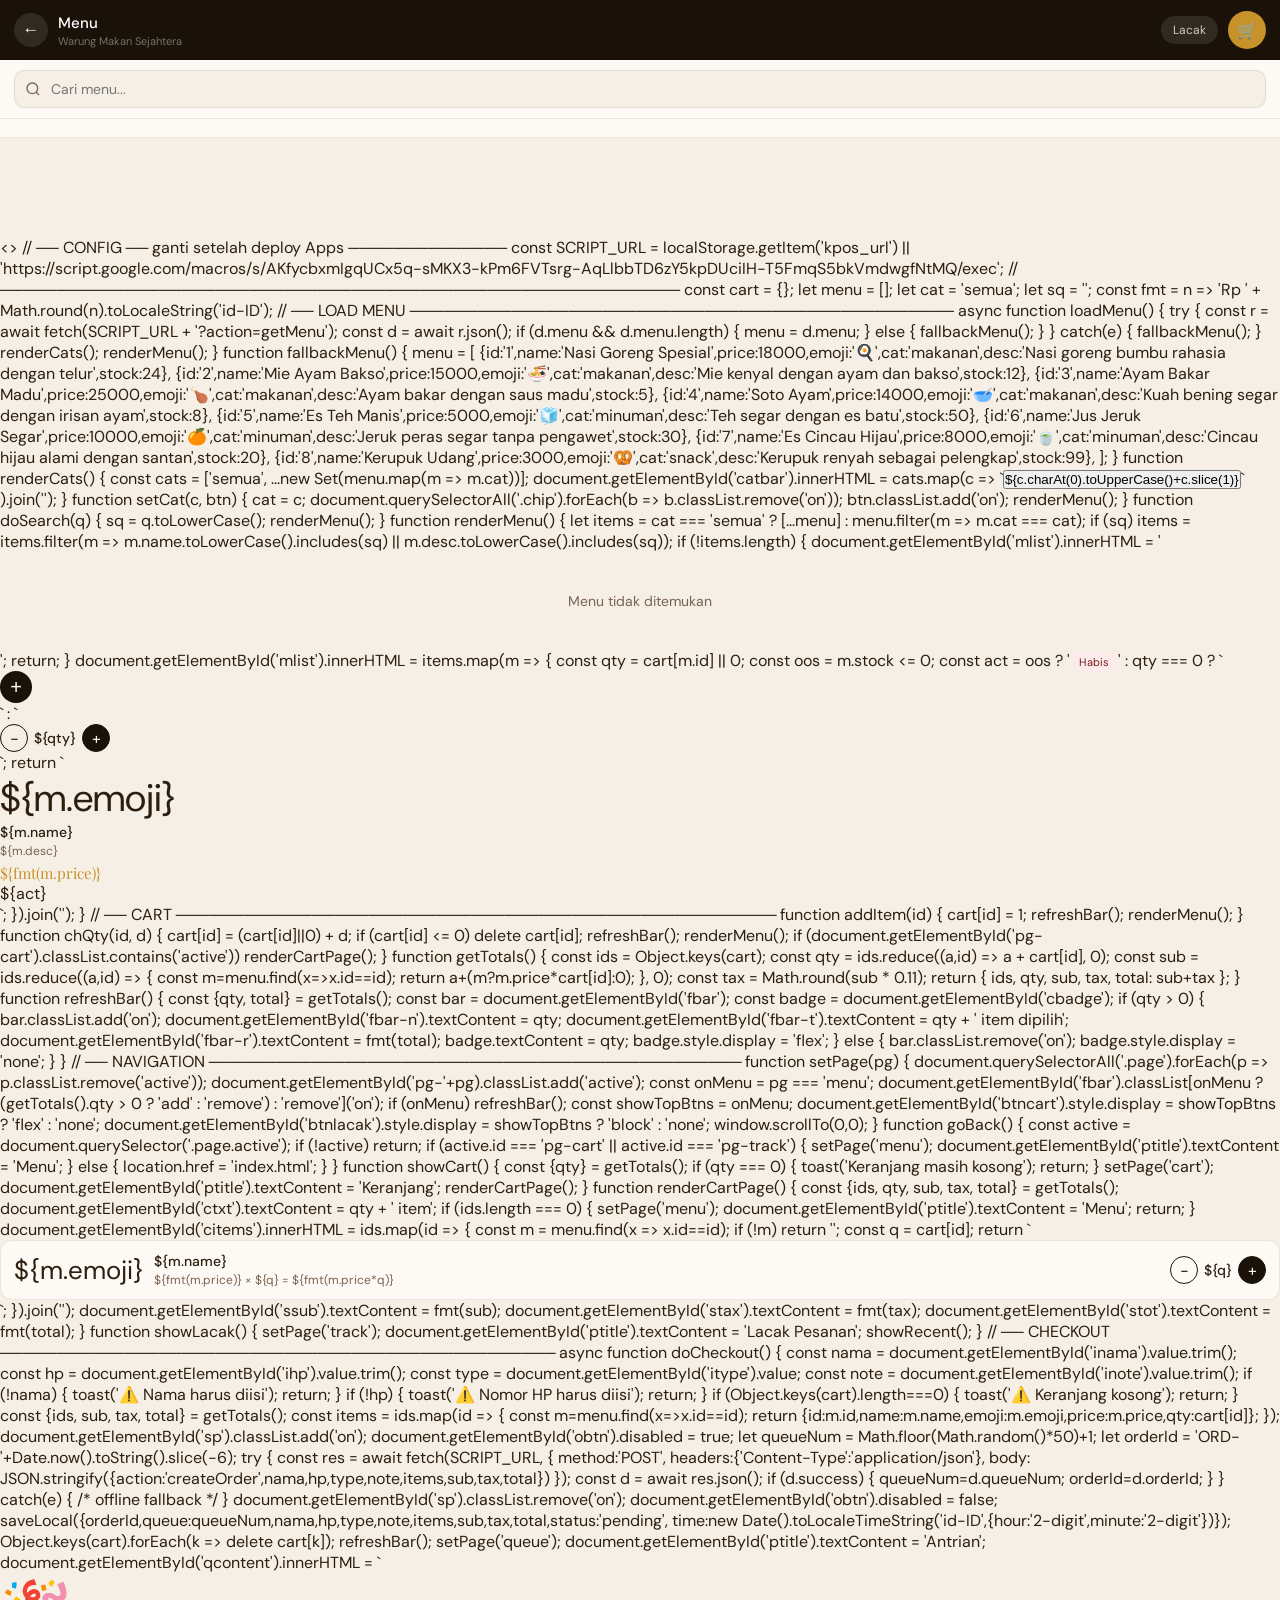
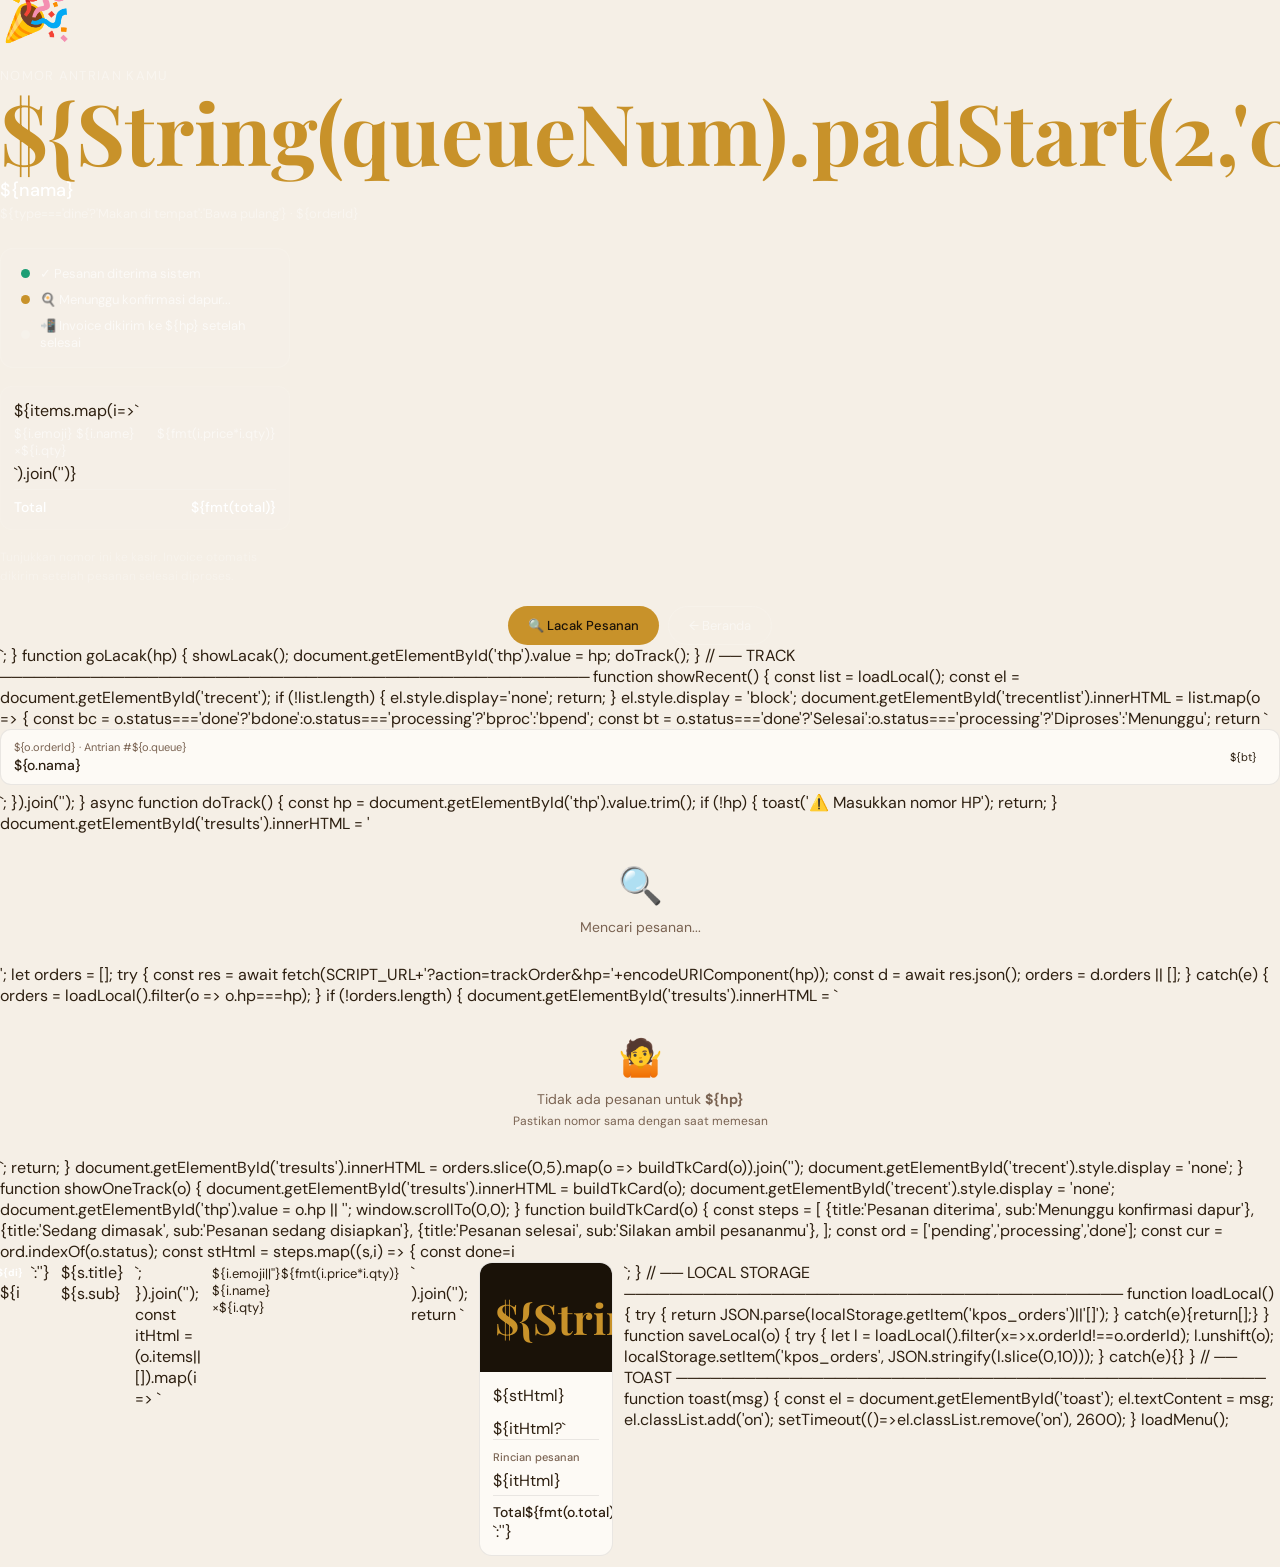
==== commit 390de2c9: "Update pesan.html scripturl" ====
--- a/pesan.html
+++ b/pesan.html
@@ -237,9 +237,9 @@
   <div class="fbar-r" id="fbar-r">Rp 0</div>
 </div>
 
-<script>
-// ── CONFIG ── ganti setelah deploy Apps Script ──────────────
-const SCRIPT_URL = localStorage.getItem('kpos_url') || 'PASTE_YOUR_APPS_SCRIPT_URL_HERE';
+<>
+// ── CONFIG ── ganti setelah deploy Apps  ──────────────
+const SCRIPT_URL = localStorage.getItem('kpos_url') || 'https://script.google.com/macros/s/AKfycbxmIgqUCx5q-sMKX3-kPm6FVTsrg-AqLlbbTD6zY5kpDUciIH-T5FmqS5bkVmdwgfNtMQ/exec';
 // ────────────────────────────────────────────────────────────
 
 const cart = {};
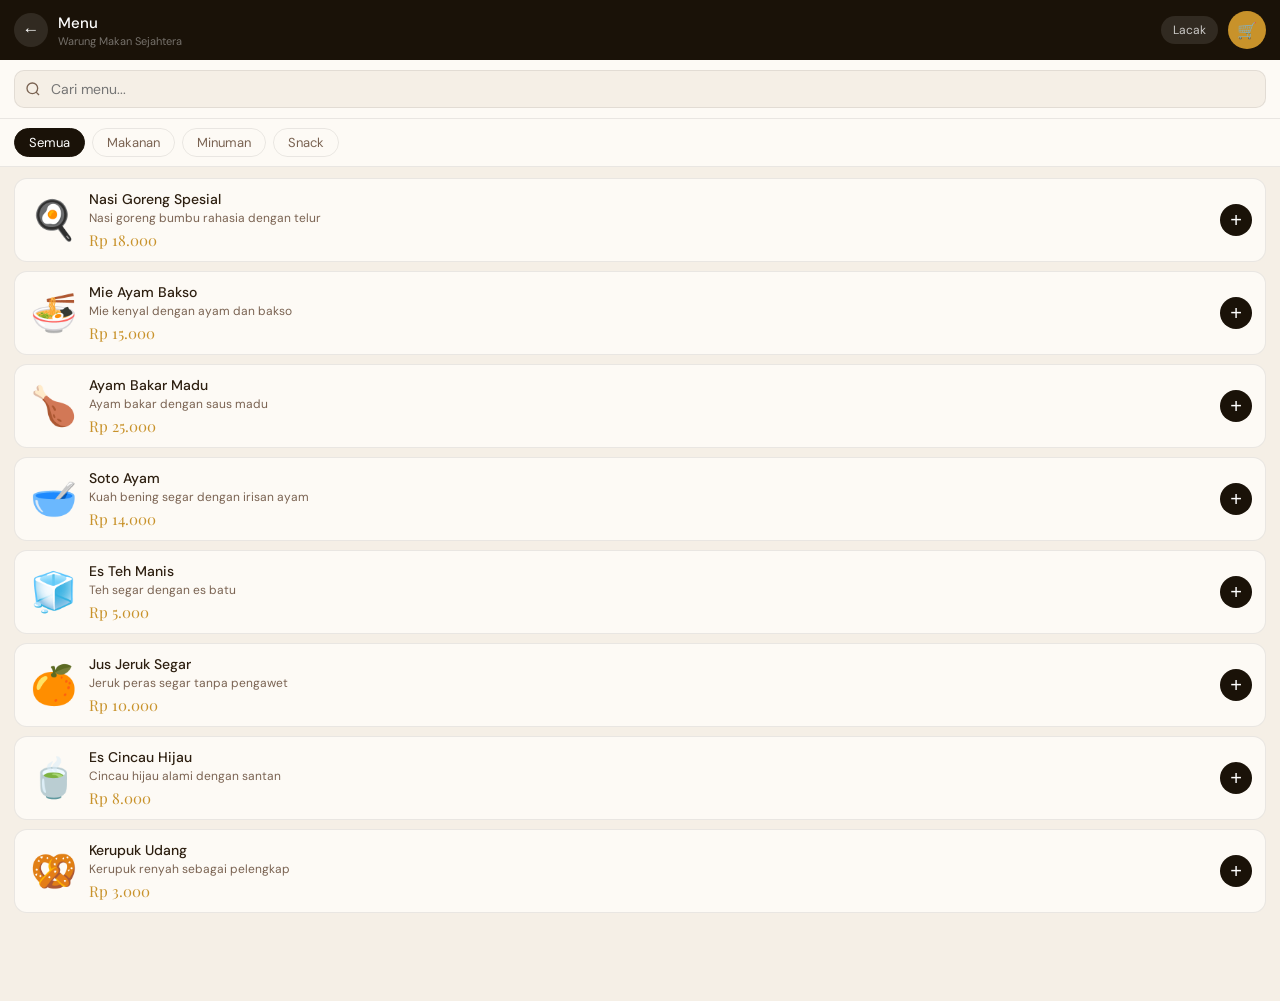
==== commit 05fdd2e4: "Update pesan.html" ====
--- a/pesan.html
+++ b/pesan.html
@@ -237,7 +237,7 @@
   <div class="fbar-r" id="fbar-r">Rp 0</div>
 </div>
 
-<>
+<script>
 // ── CONFIG ── ganti setelah deploy Apps  ──────────────
 const SCRIPT_URL = localStorage.getItem('kpos_url') || 'https://script.google.com/macros/s/AKfycbxmIgqUCx5q-sMKX3-kPm6FVTsrg-AqLlbbTD6zY5kpDUciIH-T5FmqS5bkVmdwgfNtMQ/exec';
 // ────────────────────────────────────────────────────────────
